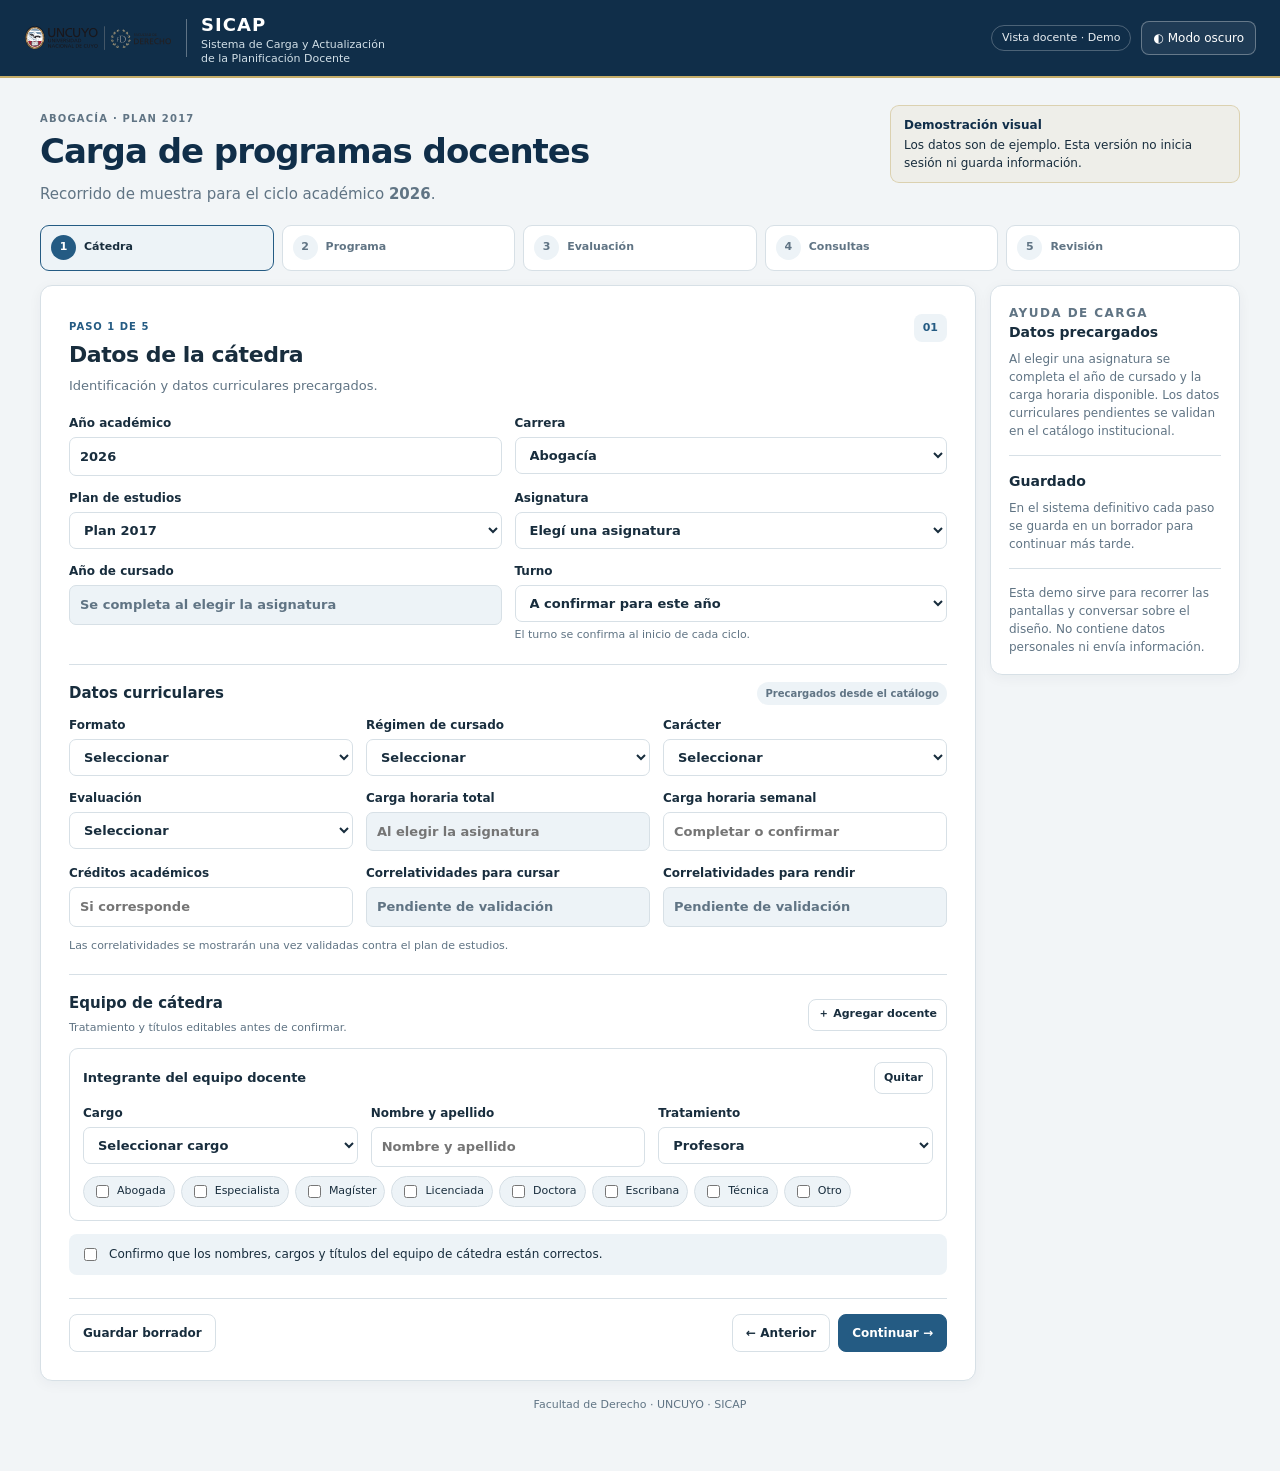
==== index.html @ 7eba45a1 "Add files via upload" ====
<!doctype html>
<html lang="es" data-theme="light">
<head>
<meta charset="utf-8"><meta name="viewport" content="width=device-width,initial-scale=1"><meta name="color-scheme" content="light dark">
<title>SICAP · Demo de visualización</title>
<style>
:root{color-scheme:light;--navy:#102e49;--blue:#245b83;--blue2:#326f9e;--gold:#c5ad68;--bg:#f2f5f7;--surface:#fff;--soft:#edf3f7;--ink:#182d3d;--muted:#607484;--line:#d7e0e6;--green:#27644a;--shadow:0 3px 14px #102e490c;--radius:12px}
:root[data-theme=dark]{color-scheme:dark;--navy:#0a2438;--blue:#77add0;--blue2:#93c3e2;--bg:#0d1e2b;--surface:#142c3d;--soft:#1b384d;--ink:#f0f5f8;--muted:#b2c2ce;--line:#2a465a;--green:#8dd1aa;--shadow:none}
*{box-sizing:border-box}body{margin:0;background:var(--bg);color:var(--ink);font:15px/1.5 Inter,system-ui,-apple-system,"Segoe UI",sans-serif}button,input,select,textarea{font:inherit}button,a{touch-action:manipulation}button{cursor:pointer}a{color:var(--blue);text-decoration:none}a:hover{text-decoration:underline}:focus-visible{outline:3px solid #78b8e4;outline-offset:2px}
.topbar{position:sticky;top:0;z-index:5;background:var(--navy);border-bottom:2px solid var(--gold);color:white}.topbar-inner{max-width:1280px;margin:auto;min-height:76px;padding:10px 24px;display:flex;align-items:center;justify-content:space-between;gap:18px}.brand{display:flex;align-items:center;gap:14px;color:white}.logo{width:148px;max-height:48px;object-fit:contain}.divider{width:1px;height:38px;background:#fff5}.brand-title strong{font-size:18px;letter-spacing:.06em}.brand-title small{display:block;color:#d1dfe7;font-size:11px;line-height:1.25}.top-actions{display:flex;align-items:center;gap:10px}.preview-tag{border:1px solid #ffffff40;border-radius:999px;padding:4px 10px;color:#e8eef2;font-size:11px}.theme{border:1px solid #ffffff50;border-radius:8px;background:#fff1;color:#fff;padding:7px 11px;font-size:12px}.wrap{width:min(1200px,calc(100% - 36px));margin:0 auto;padding:27px 0 42px}.hero{display:flex;justify-content:space-between;align-items:flex-start;gap:20px;margin-bottom:19px}.eyebrow{margin:0 0 5px;color:var(--blue);font-size:10px;font-weight:800;letter-spacing:.12em;text-transform:uppercase}.hero h1{margin:0;color:var(--navy);font-size:clamp(26px,3vw,34px);letter-spacing:-.03em}:root[data-theme=dark] .hero h1{color:var(--ink)}.hero p{margin:6px 0 0;color:var(--muted)}.demo-alert{max-width:350px;padding:10px 13px;border:1px solid #c5ad6870;border-radius:9px;background:#c5ad6818;color:var(--ink);font-size:12px}.demo-alert b{display:block;margin-bottom:2px;color:var(--navy)}:root[data-theme=dark] .demo-alert b{color:var(--gold)}
.steps{display:grid;grid-template-columns:repeat(5,1fr);gap:8px;margin-bottom:14px}.step{display:flex;align-items:center;gap:8px;min-height:46px;padding:7px 10px;border:1px solid var(--line);border-radius:9px;background:var(--surface);color:var(--muted);font-size:11px;font-weight:700;text-align:left}.step .num{width:25px;height:25px;flex:0 0 25px;border-radius:50%;display:grid;place-items:center;background:var(--soft)}.step.active{border-color:var(--blue);background:var(--soft);color:var(--ink)}.step.active .num{background:var(--blue);color:white}.step.done{color:var(--green)}.layout{display:grid;grid-template-columns:minmax(0,1fr) 250px;gap:14px;align-items:start}.panel,.side{border:1px solid var(--line);border-radius:var(--radius);background:var(--surface);box-shadow:var(--shadow)}.panel{padding:clamp(17px,2.7vw,28px);min-width:0}.side{position:sticky;top:92px;padding:18px}.side h3{margin:0 0 7px;font-size:14px}.side p{margin:0;color:var(--muted);font-size:12px}.side hr{border:0;border-top:1px solid var(--line);margin:15px 0}.heading{display:flex;justify-content:space-between;gap:12px;margin-bottom:18px}.heading h2{margin:2px 0 0;font-size:22px;letter-spacing:-.02em}.heading p{margin:5px 0 0;color:var(--muted);font-size:13px}.step-label{color:var(--blue);font-size:10px;font-weight:800;letter-spacing:.1em}.badge{align-self:flex-start;padding:6px 9px;border-radius:8px;background:var(--soft);color:var(--blue);font-size:11px;font-weight:800}
.grid{display:grid;grid-template-columns:repeat(2,minmax(0,1fr));gap:13px}.grid.three{grid-template-columns:repeat(3,minmax(0,1fr))}.field{display:flex;flex-direction:column;gap:5px;font-size:12px;font-weight:700}.field small,.hint{color:var(--muted);font-size:11px;font-weight:400}.field input,.field select,.field textarea{width:100%;padding:9px 10px;border:1px solid var(--line);border-radius:7px;background:var(--surface);color:var(--ink);font-size:13px}.field textarea{min-height:95px;resize:vertical}.readonly{background:var(--soft)!important;color:var(--muted)!important}.section{margin-top:20px;padding-top:17px;border-top:1px solid var(--line)}.section-title{display:flex;align-items:center;justify-content:space-between;gap:10px;margin:0 0 11px}.section-title h3{margin:0;font-size:15px}.preloaded{padding:4px 8px;border-radius:999px;background:var(--soft);color:var(--muted);font-size:10px;font-weight:700}.teacher{margin-top:10px;padding:13px;border:1px solid var(--line);border-radius:9px;background:var(--surface)}.teacher-top{display:flex;justify-content:space-between;align-items:center;margin-bottom:10px}.teacher-top strong{font-size:13px}.chips{display:flex;flex-wrap:wrap;gap:6px;margin-top:9px}.chip{display:flex;align-items:center;gap:5px;padding:5px 8px;border:1px solid var(--line);border-radius:999px;background:var(--soft);font-size:11px;font-weight:500}.chip input{accent-color:var(--blue)}.confirm{display:flex;align-items:flex-start;gap:9px;margin-top:13px;padding:11px;border-radius:8px;background:var(--soft);font-size:12px}.confirm input{margin-top:3px;accent-color:var(--blue)}.repeat{margin:10px 0;padding:12px;border:1px solid var(--line);border-radius:9px}.repeat h3{margin:0 0 10px;font-size:13px}.notice{padding:10px 12px;border:1px solid #245b8338;border-radius:8px;background:color-mix(in srgb,var(--blue) 8%,var(--surface));color:var(--muted);font-size:12px}.consult-frame{width:100%;height:610px;margin-top:12px;border:1px solid var(--line);border-radius:9px;background:white}.external{display:flex;justify-content:space-between;align-items:center;gap:12px;margin-top:9px;color:var(--muted);font-size:12px}.review{display:grid;grid-template-columns:repeat(2,minmax(0,1fr));gap:9px}.review-item{padding:9px;border-radius:7px;background:var(--soft);font-size:12px}.review-item b{display:block;color:var(--muted);font-size:10px;text-transform:uppercase;letter-spacing:.04em}.review-section{margin:15px 0 0}.review-section h3{margin:0 0 7px;color:var(--blue);font-size:13px}.review-section p{margin:3px 0;color:var(--muted);font-size:12px;white-space:pre-line}.actions{display:flex;justify-content:space-between;gap:10px;margin-top:23px;padding-top:15px;border-top:1px solid var(--line)}.right-actions{display:flex;gap:8px}.btn{display:inline-flex;align-items:center;justify-content:center;gap:7px;min-height:38px;padding:8px 13px;border:1px solid var(--line);border-radius:8px;background:var(--surface);color:var(--ink);font-size:12px;font-weight:700}.btn:hover{background:var(--soft);text-decoration:none}.btn.primary{border-color:var(--blue);background:var(--blue);color:#fff}.btn.primary:hover{background:#1b4b70}.btn.small{min-height:32px;padding:5px 9px;font-size:11px}.toast{position:fixed;right:18px;bottom:18px;z-index:9;padding:12px 16px;border-radius:9px;background:var(--navy);color:#fff;box-shadow:0 6px 20px #0002;font-size:13px}.hidden{display:none!important}.footer{padding:16px 0;color:var(--muted);font-size:11px;text-align:center}.screen[hidden]{display:none!important}
@media(max-width:900px){.layout{grid-template-columns:1fr}.side{position:static;display:grid;grid-template-columns:1fr 1fr;gap:8px 18px}.side hr{grid-column:1/-1;margin:5px 0}.side h3:nth-of-type(2),.side p:nth-of-type(2){grid-column:2}.side h3:nth-of-type(2){grid-row:1}.side p:nth-of-type(2){grid-row:2}.side hr:nth-of-type(2){display:none}}
@media(max-width:620px){.topbar-inner{min-height:64px;padding:8px 13px;gap:7px}.logo{width:98px;max-height:38px}.divider{height:30px}.brand{gap:8px}.brand-title strong{font-size:15px}.brand-title small{font-size:9px}.preview-tag{display:none}.theme{padding:6px 8px}.wrap{width:calc(100% - 22px);padding:19px 0 30px}.hero{display:block}.demo-alert{max-width:none;margin-top:12px}.steps{gap:4px}.step{min-height:46px;padding:5px 2px;justify-content:center;flex-direction:column;gap:2px;text-align:center;font-size:8px}.step .num{width:21px;height:21px;flex-basis:21px}.panel{padding:14px}.heading h2{font-size:20px}.grid,.grid.three{grid-template-columns:1fr}.review{grid-template-columns:1fr}.consult-frame{height:570px}.external{align-items:flex-start;flex-direction:column}.actions{flex-direction:column-reverse}.right-actions{justify-content:space-between}.actions .btn{flex:1}.side{display:block}.side hr{display:block!important;margin:13px 0}.side h3:nth-of-type(2),.side p:nth-of-type(2){display:block}.footer{font-size:10px}}
@media print{.topbar,.steps,.side,.actions,.demo-alert,.footer{display:none!important}.wrap{width:100%;padding:0}.layout{display:block}.panel{border:0;box-shadow:none}.screen[hidden]{display:none!important}}
</style>
</head>
<body>
<header class="topbar"><div class="topbar-inner"><a class="brand" href="#" aria-label="SICAP"><img class="logo" src="logo-fd.svg" alt="Facultad de Derecho UNCUYO"><span class="divider"></span><span class="brand-title"><strong>SICAP</strong><small>Sistema de Carga y Actualización<br>de la Planificación Docente</small></span></a><div class="top-actions"><span class="preview-tag">Vista docente · Demo</span><button id="theme" class="theme" type="button" aria-pressed="false">◐ <span id="themeLabel">Modo oscuro</span></button></div></div></header>
<main class="wrap">
  <section class="hero"><div><p class="eyebrow">Abogacía · Plan 2017</p><h1>Carga de programas docentes</h1><p>Recorrido de muestra para el ciclo académico <strong>2026</strong>.</p></div><div class="demo-alert"><b>Demostración visual</b>Los datos son de ejemplo. Esta versión no inicia sesión ni guarda información.</div></section>
  <nav class="steps" aria-label="Pasos de la carga">
    <button class="step" data-go="1"><span class="num">1</span><span>Cátedra</span></button><button class="step" data-go="2"><span class="num">2</span><span>Programa</span></button><button class="step" data-go="3"><span class="num">3</span><span>Evaluación</span></button><button class="step" data-go="4"><span class="num">4</span><span>Consultas</span></button><button class="step" data-go="5"><span class="num">5</span><span>Revisión</span></button>
  </nav>
  <div class="layout"><article class="panel" id="app">
    <section class="screen" data-screen="1"><div class="heading"><div><span class="step-label">PASO 1 DE 5</span><h2>Datos de la cátedra</h2><p>Identificación y datos curriculares precargados.</p></div><span class="badge">01</span></div>
      <div class="grid">
        <label class="field">Año académico<input value="2026" type="number"></label>
        <label class="field">Carrera<select><option>Abogacía</option></select></label>
        <label class="field">Plan de estudios<select><option>Plan 2017</option></select></label>
        <label class="field">Asignatura<select id="subject"><option value="">Elegí una asignatura</option><option data-year="1.º año" data-hours="84">Introducción a la Filosofía</option><option data-year="1.º año" data-hours="70">Introducción al Derecho</option><option data-year="2.º año" data-hours="84">Derecho Constitucional</option><option data-year="3.º año" data-hours="56">Contratos Civiles y Comerciales I</option><option data-year="4.º año" data-hours="70">Derecho de las Familias</option><option data-year="5.º año" data-hours="56">Práctica Profesional Supervisada VII</option></select></label>
        <label class="field">Año de cursado<input id="courseYear" class="readonly" value="Se completa al elegir la asignatura" readonly></label>
        <label class="field">Turno<select><option>A confirmar para este año</option><option>Mañana</option><option>Tarde</option><option>Ambos</option></select><small>El turno se confirma al inicio de cada ciclo.</small></label>
      </div>
      <div class="section"><div class="section-title"><h3>Datos curriculares</h3><span class="preloaded">Precargados desde el catálogo</span></div><div class="grid three">
        <label class="field">Formato<select><option>Seleccionar</option><option>Asignatura</option><option>Seminario</option><option>Taller</option></select></label><label class="field">Régimen de cursado<select><option>Seleccionar</option><option>Anual</option><option>Semestral · 1.º cuatrimestre</option><option>Semestral · 2.º cuatrimestre</option></select></label><label class="field">Carácter<select><option>Seleccionar</option><option>Obligatorio</option><option>Optativo</option></select></label>
        <label class="field">Evaluación<select><option>Seleccionar</option><option>Promocional</option><option>Regular / examen final</option><option>Mixta</option></select></label><label class="field">Carga horaria total<input id="hours" class="readonly" placeholder="Al elegir la asignatura" readonly></label><label class="field">Carga horaria semanal<input type="number" placeholder="Completar o confirmar"></label>
        <label class="field">Créditos académicos<input type="number" step="0.01" placeholder="Si corresponde"></label><label class="field">Correlatividades para cursar<input class="readonly" value="Pendiente de validación" readonly></label><label class="field">Correlatividades para rendir<input class="readonly" value="Pendiente de validación" readonly></label>
      </div><p class="hint">Las correlatividades se mostrarán una vez validadas contra el plan de estudios.</p></div>
      <div class="section"><div class="section-title"><div><h3>Equipo de cátedra</h3><span class="hint">Tratamiento y títulos editables antes de confirmar.</span></div><button class="btn small" id="addTeacher" type="button">＋ Agregar docente</button></div><div id="teachers"><article class="teacher"><div class="teacher-top"><strong>Integrante del equipo docente</strong><button class="btn small removeTeacher" type="button">Quitar</button></div><div class="grid three"><label class="field">Cargo<select><option>Seleccionar cargo</option><option>Titular</option><option>Asociado/a</option><option>Adjunto/a</option><option>Jefe/a de trabajos prácticos</option><option>Ayudante de primera</option><option>Ayudante de segunda</option><option>Adscripto/a</option></select></label><label class="field">Nombre y apellido<input placeholder="Nombre y apellido"></label><label class="field">Tratamiento<select><option>Profesora</option><option>Profesor</option></select></label></div><div class="chips"><label class="chip"><input type="checkbox">Abogada</label><label class="chip"><input type="checkbox">Especialista</label><label class="chip"><input type="checkbox">Magíster</label><label class="chip"><input type="checkbox">Licenciada</label><label class="chip"><input type="checkbox">Doctora</label><label class="chip"><input type="checkbox">Escribana</label><label class="chip"><input type="checkbox">Técnica</label><label class="chip"><input type="checkbox">Otro</label></div></article></div><label class="confirm"><input type="checkbox"><span>Confirmo que los nombres, cargos y títulos del equipo de cátedra están correctos.</span></label></div>
    </section>
    <section class="screen" data-screen="2" hidden><div class="heading"><div><span class="step-label">PASO 2 DE 5</span><h2>Programa</h2><p>Completá los contenidos académicos de la asignatura.</p></div><span class="badge">02</span></div><div class="grid"><label class="field">Encuadre teórico / fundamentación<textarea placeholder="Presentá el espacio curricular y su relación con el plan de estudios."></textarea></label><label class="field">Objetivo general<textarea placeholder="Describí el propósito formativo central."></textarea></label><label class="field">Objetivos específicos<textarea placeholder="Podés enumerarlos, uno por línea."></textarea></label><label class="field">Expectativas de logro<textarea placeholder="¿Qué se espera que las y los estudiantes puedan hacer?"></textarea></label><label class="field">Metodología de enseñanza y aprendizaje<textarea placeholder="Estrategias, actividades y recursos."></textarea></label><label class="field">Unidades y contenidos<textarea placeholder="Unidad 1: ...&#10;Unidad 2: ..."></textarea></label><label class="field">Evaluación<textarea placeholder="Criterios, instrumentos y condiciones de aprobación."></textarea></label><label class="field">Bibliografía<textarea placeholder="Bibliografía básica y complementaria."></textarea></label></div></section>
    <section class="screen" data-screen="3" hidden><div class="heading"><div><span class="step-label">PASO 3 DE 5</span><h2>Fechas de evaluación</h2><p>Planificá trabajos prácticos, parciales y recuperatorios.</p></div><span class="badge">03</span></div><div id="assessments"><article class="repeat"><h3>Instancia de evaluación</h3><div class="grid three"><label class="field">Tipo<select><option>Trabajo práctico</option><option>Parcial</option><option>Recuperatorio</option></select></label><label class="field">Fecha<input type="date"></label><label class="field">Descripción<input placeholder="Tema, unidad o indicación"></label></div></article></div><button class="btn" id="addAssessment" type="button">＋ Agregar fecha</button></section>
    <section class="screen" data-screen="4" hidden><div class="heading"><div><span class="step-label">PASO 4 DE 5</span><h2>Horarios de consulta</h2><p>Revisá y gestioná tus horarios en el sistema institucional SICDo.</p></div><span class="badge">04</span></div><div class="notice">Los horarios se administran en SICDo. La demo registra solo la confirmación de revisión; no transmite ni guarda cambios en ese portal.</div><iframe class="consult-frame" src="https://consultas.derecho.uncu.edu.ar/horarios" title="Sistema de Información de Consultas Docentes" loading="lazy" referrerpolicy="strict-origin-when-cross-origin"></iframe><div class="external"><span>Si no se muestra dentro de la página, abrilo directamente:</span><a class="btn" href="https://consultas.derecho.uncu.edu.ar/horarios" target="_blank" rel="noopener noreferrer">Abrir SICDo ↗</a></div><label class="confirm"><input id="confirmSicdo" type="checkbox"><span>Confirmo que revisé los horarios de consulta en SICDo para el año académico seleccionado.</span></label></section>
    <section class="screen" data-screen="5" hidden><div class="heading"><div><span class="step-label">PASO 5 DE 5</span><h2>Revisión final</h2><p>Así se verá el resumen antes de enviar el programa.</p></div><span class="badge">05</span></div><div class="review" id="reviewFacts"></div><div class="review-section"><h3>Contenido del programa</h3><p>Encuadre, objetivos, expectativas de logro, metodología, unidades, evaluación y bibliografía se reúnen en esta revisión.</p></div><div class="review-section"><h3>Fechas previstas</h3><p>Trabajos prácticos y parciales programados.</p></div><div class="review-section"><h3>Horarios de consulta</h3><p id="reviewConsult">Pendiente de confirmar en SICDo.</p></div><div class="notice" style="margin-top:15px">En la aplicación completa, los borradores se guardan en el sistema y se genera un PDF institucional con el logo.</div><div style="display:flex;justify-content:flex-end;margin-top:12px"><button class="btn" id="print" type="button">Imprimir esta vista</button></div></section>
    <div class="actions"><button id="draft" class="btn" type="button">Guardar borrador</button><div class="right-actions"><button id="prev" class="btn" type="button">← Anterior</button><button id="next" class="btn primary" type="button">Continuar →</button></div></div>
  </article><aside class="side"><p class="eyebrow">AYUDA DE CARGA</p><h3>Datos precargados</h3><p>Al elegir una asignatura se completa el año de cursado y la carga horaria disponible. Los datos curriculares pendientes se validan en el catálogo institucional.</p><hr><h3>Guardado</h3><p>En el sistema definitivo cada paso se guarda en un borrador para continuar más tarde.</p><hr><p>Esta demo sirve para recorrer las pantallas y conversar sobre el diseño. No contiene datos personales ni envía información.</p></aside></div>
  <footer class="footer">Facultad de Derecho · UNCUYO <span aria-hidden="true">·</span> SICAP</footer>
</main><div id="toast" class="toast hidden" role="status" aria-live="polite"></div>
<script>
(()=>{const root=document.documentElement,theme=document.getElementById('theme'),label=document.getElementById('themeLabel');let chosen=localStorage.getItem('sicap-demo-theme')||'light';root.dataset.theme=chosen;function setTheme(){label.textContent=root.dataset.theme==='dark'?'Modo claro':'Modo oscuro';theme.setAttribute('aria-pressed',String(root.dataset.theme==='dark'))}setTheme();theme.addEventListener('click',()=>{root.dataset.theme=root.dataset.theme==='dark'?'light':'dark';localStorage.setItem('sicap-demo-theme',root.dataset.theme);setTheme()});
let current=1;const steps=[...document.querySelectorAll('.step')],screens=[...document.querySelectorAll('.screen')],toast=document.getElementById('toast');function show(n){current=Math.max(1,Math.min(5,n));screens.forEach(s=>s.hidden=Number(s.dataset.screen)!==current);steps.forEach(b=>{let v=Number(b.dataset.go);b.classList.toggle('active',v===current);b.classList.toggle('done',v<current)});document.getElementById('prev').disabled=current===1;document.getElementById('next').textContent=current===5?'Finalizar demo':'Continuar →';if(current===5)review();window.scrollTo({top:0,behavior:'smooth'})}function notify(message){toast.textContent=message;toast.classList.remove('hidden');setTimeout(()=>toast.classList.add('hidden'),2600)}function review(){const subj=document.getElementById('subject');let facts=[['Año académico','2026'],['Carrera','Abogacía'],['Plan','2017'],['Asignatura',subj.value||'A seleccionar'],['Año de cursado',document.getElementById('courseYear').value],['Carga horaria total',document.getElementById('hours').value||'A completar'],['Turno','A confirmar']];document.getElementById('reviewFacts').innerHTML=facts.map(([a,b])=>`<div class="review-item"><b>${a}</b>${b}</div>`).join('');document.getElementById('reviewConsult').textContent=document.getElementById('confirmSicdo').checked?'Revisados en SICDo para el año académico 2026.':'Pendiente de confirmar en SICDo.'}
document.getElementById('subject').addEventListener('change',e=>{let o=e.target.selectedOptions[0];document.getElementById('courseYear').value=o.dataset.year||'Se completa al elegir la asignatura';document.getElementById('hours').value=o.dataset.hours?o.dataset.hours+' hs.':''});steps.forEach(b=>b.addEventListener('click',()=>show(Number(b.dataset.go))));document.getElementById('next').addEventListener('click',()=>{if(current===4&&!document.getElementById('confirmSicdo').checked){notify('Marcá la confirmación para continuar con la demo.');return}if(current===5){notify('Fin de la demostración visual.');return}show(current+1)});document.getElementById('prev').addEventListener('click',()=>show(current-1));document.getElementById('draft').addEventListener('click',()=>notify('En la demo no se guarda información.'));document.getElementById('print').addEventListener('click',()=>window.print());document.getElementById('addTeacher').addEventListener('click',()=>notify('En SICAP se pueden agregar integrantes al equipo docente.'));document.getElementById('addAssessment').addEventListener('click',()=>{const row=document.createElement('article');row.className='repeat';row.innerHTML='<h3>Instancia de evaluación</h3><div class="grid three"><label class="field">Tipo<select><option>Trabajo práctico</option><option>Parcial</option><option>Recuperatorio</option></select></label><label class="field">Fecha<input type="date"></label><label class="field">Descripción<input placeholder="Tema, unidad o indicación"></label></div>';document.getElementById('assessments').append(row)});document.querySelectorAll('.removeTeacher').forEach(b=>b.addEventListener('click',()=>notify('La edición real se habilita en la aplicación completa.')));show(1)})();
</script>
</body></html>
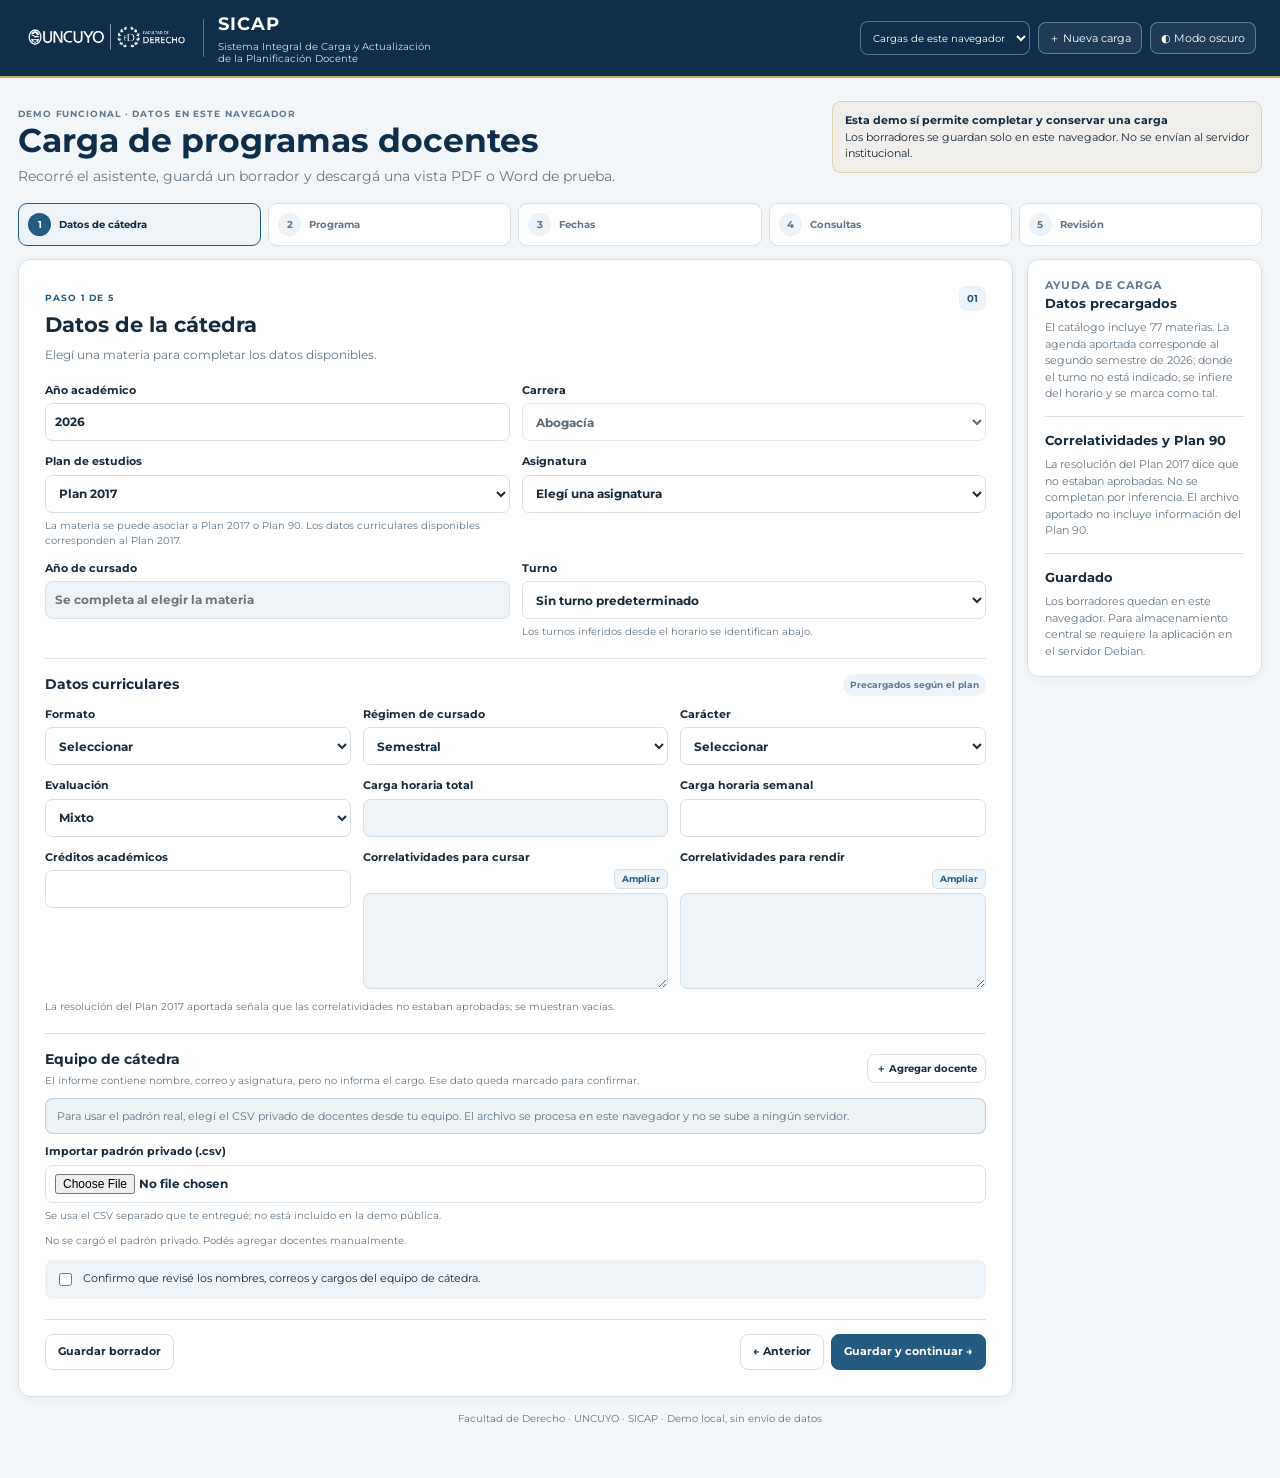
==== commit 6a65e5f8: "Add files via upload" ====
--- a/index.html
+++ b/index.html
@@ -2,54 +2,66 @@
 <html lang="es" data-theme="light">
 <head>
 <meta charset="utf-8"><meta name="viewport" content="width=device-width,initial-scale=1"><meta name="color-scheme" content="light dark">
-<title>SICAP · Demo de visualización</title>
+<title>SICAP · Demo funcional</title>
 <style>
-:root{color-scheme:light;--navy:#102e49;--blue:#245b83;--blue2:#326f9e;--gold:#c5ad68;--bg:#f2f5f7;--surface:#fff;--soft:#edf3f7;--ink:#182d3d;--muted:#607484;--line:#d7e0e6;--green:#27644a;--shadow:0 3px 14px #102e490c;--radius:12px}
-:root[data-theme=dark]{color-scheme:dark;--navy:#0a2438;--blue:#77add0;--blue2:#93c3e2;--bg:#0d1e2b;--surface:#142c3d;--soft:#1b384d;--ink:#f0f5f8;--muted:#b2c2ce;--line:#2a465a;--green:#8dd1aa;--shadow:none}
-*{box-sizing:border-box}body{margin:0;background:var(--bg);color:var(--ink);font:15px/1.5 Inter,system-ui,-apple-system,"Segoe UI",sans-serif}button,input,select,textarea{font:inherit}button,a{touch-action:manipulation}button{cursor:pointer}a{color:var(--blue);text-decoration:none}a:hover{text-decoration:underline}:focus-visible{outline:3px solid #78b8e4;outline-offset:2px}
-.topbar{position:sticky;top:0;z-index:5;background:var(--navy);border-bottom:2px solid var(--gold);color:white}.topbar-inner{max-width:1280px;margin:auto;min-height:76px;padding:10px 24px;display:flex;align-items:center;justify-content:space-between;gap:18px}.brand{display:flex;align-items:center;gap:14px;color:white}.logo{width:148px;max-height:48px;object-fit:contain}.divider{width:1px;height:38px;background:#fff5}.brand-title strong{font-size:18px;letter-spacing:.06em}.brand-title small{display:block;color:#d1dfe7;font-size:11px;line-height:1.25}.top-actions{display:flex;align-items:center;gap:10px}.preview-tag{border:1px solid #ffffff40;border-radius:999px;padding:4px 10px;color:#e8eef2;font-size:11px}.theme{border:1px solid #ffffff50;border-radius:8px;background:#fff1;color:#fff;padding:7px 11px;font-size:12px}.wrap{width:min(1200px,calc(100% - 36px));margin:0 auto;padding:27px 0 42px}.hero{display:flex;justify-content:space-between;align-items:flex-start;gap:20px;margin-bottom:19px}.eyebrow{margin:0 0 5px;color:var(--blue);font-size:10px;font-weight:800;letter-spacing:.12em;text-transform:uppercase}.hero h1{margin:0;color:var(--navy);font-size:clamp(26px,3vw,34px);letter-spacing:-.03em}:root[data-theme=dark] .hero h1{color:var(--ink)}.hero p{margin:6px 0 0;color:var(--muted)}.demo-alert{max-width:350px;padding:10px 13px;border:1px solid #c5ad6870;border-radius:9px;background:#c5ad6818;color:var(--ink);font-size:12px}.demo-alert b{display:block;margin-bottom:2px;color:var(--navy)}:root[data-theme=dark] .demo-alert b{color:var(--gold)}
-.steps{display:grid;grid-template-columns:repeat(5,1fr);gap:8px;margin-bottom:14px}.step{display:flex;align-items:center;gap:8px;min-height:46px;padding:7px 10px;border:1px solid var(--line);border-radius:9px;background:var(--surface);color:var(--muted);font-size:11px;font-weight:700;text-align:left}.step .num{width:25px;height:25px;flex:0 0 25px;border-radius:50%;display:grid;place-items:center;background:var(--soft)}.step.active{border-color:var(--blue);background:var(--soft);color:var(--ink)}.step.active .num{background:var(--blue);color:white}.step.done{color:var(--green)}.layout{display:grid;grid-template-columns:minmax(0,1fr) 250px;gap:14px;align-items:start}.panel,.side{border:1px solid var(--line);border-radius:var(--radius);background:var(--surface);box-shadow:var(--shadow)}.panel{padding:clamp(17px,2.7vw,28px);min-width:0}.side{position:sticky;top:92px;padding:18px}.side h3{margin:0 0 7px;font-size:14px}.side p{margin:0;color:var(--muted);font-size:12px}.side hr{border:0;border-top:1px solid var(--line);margin:15px 0}.heading{display:flex;justify-content:space-between;gap:12px;margin-bottom:18px}.heading h2{margin:2px 0 0;font-size:22px;letter-spacing:-.02em}.heading p{margin:5px 0 0;color:var(--muted);font-size:13px}.step-label{color:var(--blue);font-size:10px;font-weight:800;letter-spacing:.1em}.badge{align-self:flex-start;padding:6px 9px;border-radius:8px;background:var(--soft);color:var(--blue);font-size:11px;font-weight:800}
-.grid{display:grid;grid-template-columns:repeat(2,minmax(0,1fr));gap:13px}.grid.three{grid-template-columns:repeat(3,minmax(0,1fr))}.field{display:flex;flex-direction:column;gap:5px;font-size:12px;font-weight:700}.field small,.hint{color:var(--muted);font-size:11px;font-weight:400}.field input,.field select,.field textarea{width:100%;padding:9px 10px;border:1px solid var(--line);border-radius:7px;background:var(--surface);color:var(--ink);font-size:13px}.field textarea{min-height:95px;resize:vertical}.readonly{background:var(--soft)!important;color:var(--muted)!important}.section{margin-top:20px;padding-top:17px;border-top:1px solid var(--line)}.section-title{display:flex;align-items:center;justify-content:space-between;gap:10px;margin:0 0 11px}.section-title h3{margin:0;font-size:15px}.preloaded{padding:4px 8px;border-radius:999px;background:var(--soft);color:var(--muted);font-size:10px;font-weight:700}.teacher{margin-top:10px;padding:13px;border:1px solid var(--line);border-radius:9px;background:var(--surface)}.teacher-top{display:flex;justify-content:space-between;align-items:center;margin-bottom:10px}.teacher-top strong{font-size:13px}.chips{display:flex;flex-wrap:wrap;gap:6px;margin-top:9px}.chip{display:flex;align-items:center;gap:5px;padding:5px 8px;border:1px solid var(--line);border-radius:999px;background:var(--soft);font-size:11px;font-weight:500}.chip input{accent-color:var(--blue)}.confirm{display:flex;align-items:flex-start;gap:9px;margin-top:13px;padding:11px;border-radius:8px;background:var(--soft);font-size:12px}.confirm input{margin-top:3px;accent-color:var(--blue)}.repeat{margin:10px 0;padding:12px;border:1px solid var(--line);border-radius:9px}.repeat h3{margin:0 0 10px;font-size:13px}.notice{padding:10px 12px;border:1px solid #245b8338;border-radius:8px;background:color-mix(in srgb,var(--blue) 8%,var(--surface));color:var(--muted);font-size:12px}.consult-frame{width:100%;height:610px;margin-top:12px;border:1px solid var(--line);border-radius:9px;background:white}.external{display:flex;justify-content:space-between;align-items:center;gap:12px;margin-top:9px;color:var(--muted);font-size:12px}.review{display:grid;grid-template-columns:repeat(2,minmax(0,1fr));gap:9px}.review-item{padding:9px;border-radius:7px;background:var(--soft);font-size:12px}.review-item b{display:block;color:var(--muted);font-size:10px;text-transform:uppercase;letter-spacing:.04em}.review-section{margin:15px 0 0}.review-section h3{margin:0 0 7px;color:var(--blue);font-size:13px}.review-section p{margin:3px 0;color:var(--muted);font-size:12px;white-space:pre-line}.actions{display:flex;justify-content:space-between;gap:10px;margin-top:23px;padding-top:15px;border-top:1px solid var(--line)}.right-actions{display:flex;gap:8px}.btn{display:inline-flex;align-items:center;justify-content:center;gap:7px;min-height:38px;padding:8px 13px;border:1px solid var(--line);border-radius:8px;background:var(--surface);color:var(--ink);font-size:12px;font-weight:700}.btn:hover{background:var(--soft);text-decoration:none}.btn.primary{border-color:var(--blue);background:var(--blue);color:#fff}.btn.primary:hover{background:#1b4b70}.btn.small{min-height:32px;padding:5px 9px;font-size:11px}.toast{position:fixed;right:18px;bottom:18px;z-index:9;padding:12px 16px;border-radius:9px;background:var(--navy);color:#fff;box-shadow:0 6px 20px #0002;font-size:13px}.hidden{display:none!important}.footer{padding:16px 0;color:var(--muted);font-size:11px;text-align:center}.screen[hidden]{display:none!important}
-@media(max-width:900px){.layout{grid-template-columns:1fr}.side{position:static;display:grid;grid-template-columns:1fr 1fr;gap:8px 18px}.side hr{grid-column:1/-1;margin:5px 0}.side h3:nth-of-type(2),.side p:nth-of-type(2){grid-column:2}.side h3:nth-of-type(2){grid-row:1}.side p:nth-of-type(2){grid-row:2}.side hr:nth-of-type(2){display:none}}
-@media(max-width:620px){.topbar-inner{min-height:64px;padding:8px 13px;gap:7px}.logo{width:98px;max-height:38px}.divider{height:30px}.brand{gap:8px}.brand-title strong{font-size:15px}.brand-title small{font-size:9px}.preview-tag{display:none}.theme{padding:6px 8px}.wrap{width:calc(100% - 22px);padding:19px 0 30px}.hero{display:block}.demo-alert{max-width:none;margin-top:12px}.steps{gap:4px}.step{min-height:46px;padding:5px 2px;justify-content:center;flex-direction:column;gap:2px;text-align:center;font-size:8px}.step .num{width:21px;height:21px;flex-basis:21px}.panel{padding:14px}.heading h2{font-size:20px}.grid,.grid.three{grid-template-columns:1fr}.review{grid-template-columns:1fr}.consult-frame{height:570px}.external{align-items:flex-start;flex-direction:column}.actions{flex-direction:column-reverse}.right-actions{justify-content:space-between}.actions .btn{flex:1}.side{display:block}.side hr{display:block!important;margin:13px 0}.side h3:nth-of-type(2),.side p:nth-of-type(2){display:block}.footer{font-size:10px}}
-@media print{.topbar,.steps,.side,.actions,.demo-alert,.footer{display:none!important}.wrap{width:100%;padding:0}.layout{display:block}.panel{border:0;box-shadow:none}.screen[hidden]{display:none!important}}
+@font-face{font-family:Montserrat;src:url("assets/Montserrat-Regular.ttf") format("truetype");font-weight:400;font-display:swap}@font-face{font-family:Montserrat;src:url("assets/Montserrat-Bold.ttf") format("truetype");font-weight:600 900;font-display:swap}
+:root{color-scheme:light;--navy:#102e49;--blue:#245b83;--gold:#c5ad68;--bg:#f3f6f8;--surface:#fff;--soft:#edf3f7;--ink:#172b3b;--muted:#657887;--line:#d8e1e7;--focus:#7db7e0;--shadow:0 2px 10px #102e490b}
+:root[data-theme=dark]{color-scheme:dark;--navy:#0a2438;--blue:#77add0;--bg:#0d1e2b;--surface:#142c3d;--soft:#1b384d;--ink:#f0f5f8;--muted:#b2c2ce;--line:#2a465a;--focus:#a5d8fa;--shadow:none}
+*{box-sizing:border-box}body{margin:0;min-height:100vh;background:var(--bg);color:var(--ink);font:14px/1.5 Montserrat,Arial,sans-serif}button,input,select,textarea{font:inherit}button,a{touch-action:manipulation}button{cursor:pointer}a{color:var(--blue);text-decoration:none}.topbar{position:sticky;top:0;z-index:5;background:var(--navy);border-bottom:2px solid var(--gold);color:white}.topbar-inner{max-width:1340px;margin:auto;min-height:76px;padding:9px 24px;display:flex;align-items:center;justify-content:space-between;gap:16px}.brand{display:flex;align-items:center;gap:14px;color:white}.logo{width:165px;max-height:49px;object-fit:contain}.divider{width:1px;height:38px;background:#fff5}.brand-title strong{font-size:18px;letter-spacing:.06em}.brand-title small{display:block;margin-top:3px;color:#d1dfe7;font-size:10px;line-height:1.25}.top-actions{display:flex;align-items:center;gap:8px}.top-actions select.top-btn{width:auto;max-width:185px;min-height:34px;padding:5px 8px;background:#102e49;color:#fff;border-color:#ffffff50;font-size:10px}.theme,.top-btn{border:1px solid #ffffff50;border-radius:8px;background:#fff1;color:#fff;padding:7px 10px;font-size:11px}.wrap{width:min(1250px,calc(100% - 36px));margin:auto;padding:23px 0 38px}.hero{display:flex;justify-content:space-between;align-items:flex-start;gap:18px;margin-bottom:16px}.hero h1{margin:0;color:var(--navy);font-size:clamp(25px,3vw,33px);line-height:1.2}.hero p{margin:6px 0 0;color:var(--muted)}:root[data-theme=dark] .hero h1{color:var(--ink)}.demo-alert{max-width:430px;padding:10px 12px;border:1px solid #c5ad6870;border-radius:9px;background:#c5ad6818;font-size:11px}.demo-alert b{display:block;color:var(--navy)}:root[data-theme=dark] .demo-alert b{color:var(--gold)}.steps{display:grid;grid-template-columns:repeat(5,1fr);gap:7px;margin-bottom:13px}.step{display:flex;align-items:center;gap:8px;min-height:43px;padding:7px 9px;border:1px solid var(--line);border-radius:9px;background:var(--surface);color:var(--muted);font-size:10px;font-weight:700}.step .num{width:23px;height:23px;flex:0 0 23px;border-radius:50%;display:grid;place-items:center;background:var(--soft)}.step.active{border-color:var(--blue);background:var(--soft);color:var(--ink)}.step.active .num{background:var(--blue);color:white}.step.done{color:#27644a}.layout{display:grid;grid-template-columns:minmax(0,1fr) 235px;gap:14px;align-items:start}.panel,.side{border:1px solid var(--line);border-radius:12px;background:var(--surface);box-shadow:var(--shadow)}.panel{padding:clamp(16px,2.5vw,26px);min-width:0}.side{position:sticky;top:90px;padding:17px}.side h3{margin:0 0 6px;font-size:13px}.side p{margin:0;color:var(--muted);font-size:11px}.side hr{border:0;border-top:1px solid var(--line);margin:14px 0}.heading{display:flex;justify-content:space-between;gap:12px;margin-bottom:18px}.heading h2{margin:2px 0 0;font-size:21px}.heading p{margin:5px 0 0;color:var(--muted);font-size:12px}.step-label,.eyebrow{color:var(--blue);font-size:9px;font-weight:800;letter-spacing:.1em}.badge{align-self:flex-start;padding:5px 8px;border-radius:8px;background:var(--soft);color:var(--blue);font-size:10px;font-weight:800}.grid{display:grid;grid-template-columns:repeat(2,minmax(0,1fr));gap:12px}.grid.three{grid-template-columns:repeat(3,minmax(0,1fr))}.field{display:flex;flex-direction:column;gap:5px;font-size:11px;font-weight:700}.field small,.hint{color:var(--muted);font-size:10px;font-weight:400}input:not([type=checkbox]),select,textarea{width:100%;min-height:38px;padding:8px 9px;border:1px solid var(--line);border-radius:7px;background:var(--surface);color:var(--ink);font-size:12px}textarea{min-height:96px;resize:vertical;line-height:1.5}input[readonly],textarea[readonly]{background:var(--soft);color:var(--muted)}.section{margin-top:19px;padding-top:15px;border-top:1px solid var(--line)}.section-title{display:flex;align-items:center;justify-content:space-between;gap:10px;margin:0 0 10px}.section-title h3{margin:0;font-size:14px}.section-title p{margin:3px 0 0;color:var(--muted);font-size:10px}.tag{padding:4px 7px;border-radius:999px;background:var(--soft);color:var(--muted);font-size:9px;font-weight:700}.notice{margin:9px 0;padding:9px 11px;border:1px solid #245b8338;border-radius:8px;background:color-mix(in srgb,var(--blue) 8%,var(--surface));color:var(--muted);font-size:11px}.schedule{margin-top:10px;padding:10px 12px;border:1px solid var(--line);border-radius:8px;background:var(--soft);font-size:10px}.schedule p{margin:4px 0;color:var(--muted)}.teacher,.repeat{margin:9px 0;padding:11px;border:1px solid var(--line);border-radius:9px;background:var(--surface)}.teacher-top,.repeat-top{display:flex;justify-content:space-between;align-items:center;gap:8px;margin-bottom:9px}.teacher-top strong,.repeat-top strong{font-size:12px}.chips{display:flex;flex-wrap:wrap;gap:5px;margin-top:7px}.chip{display:flex;align-items:center;gap:5px;padding:4px 7px;border:1px solid var(--line);border-radius:999px;background:var(--soft);font-size:10px;font-weight:500}.chip input{accent-color:var(--blue)}.confirm{display:flex;align-items:flex-start;gap:8px;margin-top:12px;padding:10px;border-radius:8px;background:var(--soft);font-size:11px}.confirm input{margin-top:3px;accent-color:var(--blue)}.btn{display:inline-flex;align-items:center;justify-content:center;gap:6px;min-height:36px;padding:7px 12px;border:1px solid var(--line);border-radius:8px;background:var(--surface);color:var(--ink);font-size:11px;font-weight:700}.btn:hover{background:var(--soft)}.btn.primary{border-color:var(--blue);background:var(--blue);color:white}.btn.small{min-height:29px;padding:5px 8px;font-size:10px}.btn.danger{color:#a53f43}.actions{display:flex;justify-content:space-between;gap:10px;margin-top:20px;padding-top:14px;border-top:1px solid var(--line)}.right-actions{display:flex;gap:7px}.screen[hidden],.hidden{display:none!important}.review{display:grid;grid-template-columns:repeat(2,minmax(0,1fr));gap:8px}.review-item{padding:8px;border-radius:7px;background:var(--soft);font-size:11px;white-space:pre-wrap;overflow-wrap:anywhere}.review-item b{display:block;margin-bottom:2px;color:var(--muted);font-size:9px;text-transform:uppercase;letter-spacing:.04em}.review-section{margin:14px 0 0}.review-section h3{margin:0 0 6px;color:var(--blue);font-size:13px}.review-section p{margin:3px 0;color:var(--muted);font-size:11px;white-space:pre-wrap}.field-control{display:flex;flex-direction:column;gap:4px}.expand{align-self:flex-end;padding:2px 7px;border:1px solid var(--line);border-radius:5px;background:var(--soft);color:var(--blue);font-size:9px}.expanded{position:fixed!important;z-index:20;inset:4vh 4vw!important;width:92vw!important;height:92vh!important;min-height:92vh!important;max-height:92vh!important;resize:none!important;box-shadow:0 0 0 100vmax #071522b8!important}.toast{position:fixed;right:16px;bottom:16px;z-index:30;padding:11px 14px;border-radius:9px;background:var(--navy);color:#fff;box-shadow:0 6px 20px #0002;font-size:12px}.footer{padding:14px 0;color:var(--muted);font-size:10px;text-align:center}.checkrow{display:flex;align-items:center;gap:7px;font-size:10px;color:var(--muted)}@media(max-width:900px){.layout{grid-template-columns:1fr}.side{position:static;display:grid;grid-template-columns:1fr 1fr;gap:8px 16px}.side hr,.side .eyebrow{grid-column:1/-1}.side hr{margin:6px 0}}@media(max-width:620px){.topbar-inner{min-height:63px;padding:8px 12px}.logo{width:108px;max-height:37px}.brand{gap:8px}.divider{height:29px}.brand-title strong{font-size:15px}.brand-title small{font-size:8px}.theme{font-size:10px}.wrap{width:calc(100% - 22px);padding:17px 0 28px}.hero{display:block}.demo-alert{margin-top:10px;max-width:none}.steps{gap:3px}.step{min-height:45px;padding:4px 2px;justify-content:center;flex-direction:column;gap:2px;text-align:center;font-size:8px}.step .num{width:20px;height:20px;flex-basis:20px}.panel{padding:14px}.grid,.grid.three,.review{grid-template-columns:1fr}.actions{flex-direction:column-reverse}.right-actions{justify-content:space-between}.actions .btn{flex:1}.side{display:block}.side hr{margin:12px 0}}@media print{.topbar,.steps,.side,.actions,.hero,.footer{display:none!important}.wrap{width:100%;padding:0}.layout{display:block}.panel{border:0;box-shadow:none}.screen[hidden]{display:none!important}}
 </style>
 </head>
 <body>
-<header class="topbar"><div class="topbar-inner"><a class="brand" href="#" aria-label="SICAP"><img class="logo" src="logo-fd.svg" alt="Facultad de Derecho UNCUYO"><span class="divider"></span><span class="brand-title"><strong>SICAP</strong><small>Sistema de Carga y Actualización<br>de la Planificación Docente</small></span></a><div class="top-actions"><span class="preview-tag">Vista docente · Demo</span><button id="theme" class="theme" type="button" aria-pressed="false">◐ <span id="themeLabel">Modo oscuro</span></button></div></div></header>
-<main class="wrap">
-  <section class="hero"><div><p class="eyebrow">Abogacía · Plan 2017</p><h1>Carga de programas docentes</h1><p>Recorrido de muestra para el ciclo académico <strong>2026</strong>.</p></div><div class="demo-alert"><b>Demostración visual</b>Los datos son de ejemplo. Esta versión no inicia sesión ni guarda información.</div></section>
-  <nav class="steps" aria-label="Pasos de la carga">
-    <button class="step" data-go="1"><span class="num">1</span><span>Cátedra</span></button><button class="step" data-go="2"><span class="num">2</span><span>Programa</span></button><button class="step" data-go="3"><span class="num">3</span><span>Evaluación</span></button><button class="step" data-go="4"><span class="num">4</span><span>Consultas</span></button><button class="step" data-go="5"><span class="num">5</span><span>Revisión</span></button>
-  </nav>
-  <div class="layout"><article class="panel" id="app">
-    <section class="screen" data-screen="1"><div class="heading"><div><span class="step-label">PASO 1 DE 5</span><h2>Datos de la cátedra</h2><p>Identificación y datos curriculares precargados.</p></div><span class="badge">01</span></div>
-      <div class="grid">
-        <label class="field">Año académico<input value="2026" type="number"></label>
-        <label class="field">Carrera<select><option>Abogacía</option></select></label>
-        <label class="field">Plan de estudios<select><option>Plan 2017</option></select></label>
-        <label class="field">Asignatura<select id="subject"><option value="">Elegí una asignatura</option><option data-year="1.º año" data-hours="84">Introducción a la Filosofía</option><option data-year="1.º año" data-hours="70">Introducción al Derecho</option><option data-year="2.º año" data-hours="84">Derecho Constitucional</option><option data-year="3.º año" data-hours="56">Contratos Civiles y Comerciales I</option><option data-year="4.º año" data-hours="70">Derecho de las Familias</option><option data-year="5.º año" data-hours="56">Práctica Profesional Supervisada VII</option></select></label>
-        <label class="field">Año de cursado<input id="courseYear" class="readonly" value="Se completa al elegir la asignatura" readonly></label>
-        <label class="field">Turno<select><option>A confirmar para este año</option><option>Mañana</option><option>Tarde</option><option>Ambos</option></select><small>El turno se confirma al inicio de cada ciclo.</small></label>
-      </div>
-      <div class="section"><div class="section-title"><h3>Datos curriculares</h3><span class="preloaded">Precargados desde el catálogo</span></div><div class="grid three">
-        <label class="field">Formato<select><option>Seleccionar</option><option>Asignatura</option><option>Seminario</option><option>Taller</option></select></label><label class="field">Régimen de cursado<select><option>Seleccionar</option><option>Anual</option><option>Semestral · 1.º cuatrimestre</option><option>Semestral · 2.º cuatrimestre</option></select></label><label class="field">Carácter<select><option>Seleccionar</option><option>Obligatorio</option><option>Optativo</option></select></label>
-        <label class="field">Evaluación<select><option>Seleccionar</option><option>Promocional</option><option>Regular / examen final</option><option>Mixta</option></select></label><label class="field">Carga horaria total<input id="hours" class="readonly" placeholder="Al elegir la asignatura" readonly></label><label class="field">Carga horaria semanal<input type="number" placeholder="Completar o confirmar"></label>
-        <label class="field">Créditos académicos<input type="number" step="0.01" placeholder="Si corresponde"></label><label class="field">Correlatividades para cursar<input class="readonly" value="Pendiente de validación" readonly></label><label class="field">Correlatividades para rendir<input class="readonly" value="Pendiente de validación" readonly></label>
-      </div><p class="hint">Las correlatividades se mostrarán una vez validadas contra el plan de estudios.</p></div>
-      <div class="section"><div class="section-title"><div><h3>Equipo de cátedra</h3><span class="hint">Tratamiento y títulos editables antes de confirmar.</span></div><button class="btn small" id="addTeacher" type="button">＋ Agregar docente</button></div><div id="teachers"><article class="teacher"><div class="teacher-top"><strong>Integrante del equipo docente</strong><button class="btn small removeTeacher" type="button">Quitar</button></div><div class="grid three"><label class="field">Cargo<select><option>Seleccionar cargo</option><option>Titular</option><option>Asociado/a</option><option>Adjunto/a</option><option>Jefe/a de trabajos prácticos</option><option>Ayudante de primera</option><option>Ayudante de segunda</option><option>Adscripto/a</option></select></label><label class="field">Nombre y apellido<input placeholder="Nombre y apellido"></label><label class="field">Tratamiento<select><option>Profesora</option><option>Profesor</option></select></label></div><div class="chips"><label class="chip"><input type="checkbox">Abogada</label><label class="chip"><input type="checkbox">Especialista</label><label class="chip"><input type="checkbox">Magíster</label><label class="chip"><input type="checkbox">Licenciada</label><label class="chip"><input type="checkbox">Doctora</label><label class="chip"><input type="checkbox">Escribana</label><label class="chip"><input type="checkbox">Técnica</label><label class="chip"><input type="checkbox">Otro</label></div></article></div><label class="confirm"><input type="checkbox"><span>Confirmo que los nombres, cargos y títulos del equipo de cátedra están correctos.</span></label></div>
-    </section>
-    <section class="screen" data-screen="2" hidden><div class="heading"><div><span class="step-label">PASO 2 DE 5</span><h2>Programa</h2><p>Completá los contenidos académicos de la asignatura.</p></div><span class="badge">02</span></div><div class="grid"><label class="field">Encuadre teórico / fundamentación<textarea placeholder="Presentá el espacio curricular y su relación con el plan de estudios."></textarea></label><label class="field">Objetivo general<textarea placeholder="Describí el propósito formativo central."></textarea></label><label class="field">Objetivos específicos<textarea placeholder="Podés enumerarlos, uno por línea."></textarea></label><label class="field">Expectativas de logro<textarea placeholder="¿Qué se espera que las y los estudiantes puedan hacer?"></textarea></label><label class="field">Metodología de enseñanza y aprendizaje<textarea placeholder="Estrategias, actividades y recursos."></textarea></label><label class="field">Unidades y contenidos<textarea placeholder="Unidad 1: ...&#10;Unidad 2: ..."></textarea></label><label class="field">Evaluación<textarea placeholder="Criterios, instrumentos y condiciones de aprobación."></textarea></label><label class="field">Bibliografía<textarea placeholder="Bibliografía básica y complementaria."></textarea></label></div></section>
-    <section class="screen" data-screen="3" hidden><div class="heading"><div><span class="step-label">PASO 3 DE 5</span><h2>Fechas de evaluación</h2><p>Planificá trabajos prácticos, parciales y recuperatorios.</p></div><span class="badge">03</span></div><div id="assessments"><article class="repeat"><h3>Instancia de evaluación</h3><div class="grid three"><label class="field">Tipo<select><option>Trabajo práctico</option><option>Parcial</option><option>Recuperatorio</option></select></label><label class="field">Fecha<input type="date"></label><label class="field">Descripción<input placeholder="Tema, unidad o indicación"></label></div></article></div><button class="btn" id="addAssessment" type="button">＋ Agregar fecha</button></section>
-    <section class="screen" data-screen="4" hidden><div class="heading"><div><span class="step-label">PASO 4 DE 5</span><h2>Horarios de consulta</h2><p>Revisá y gestioná tus horarios en el sistema institucional SICDo.</p></div><span class="badge">04</span></div><div class="notice">Los horarios se administran en SICDo. La demo registra solo la confirmación de revisión; no transmite ni guarda cambios en ese portal.</div><iframe class="consult-frame" src="https://consultas.derecho.uncu.edu.ar/horarios" title="Sistema de Información de Consultas Docentes" loading="lazy" referrerpolicy="strict-origin-when-cross-origin"></iframe><div class="external"><span>Si no se muestra dentro de la página, abrilo directamente:</span><a class="btn" href="https://consultas.derecho.uncu.edu.ar/horarios" target="_blank" rel="noopener noreferrer">Abrir SICDo ↗</a></div><label class="confirm"><input id="confirmSicdo" type="checkbox"><span>Confirmo que revisé los horarios de consulta en SICDo para el año académico seleccionado.</span></label></section>
-    <section class="screen" data-screen="5" hidden><div class="heading"><div><span class="step-label">PASO 5 DE 5</span><h2>Revisión final</h2><p>Así se verá el resumen antes de enviar el programa.</p></div><span class="badge">05</span></div><div class="review" id="reviewFacts"></div><div class="review-section"><h3>Contenido del programa</h3><p>Encuadre, objetivos, expectativas de logro, metodología, unidades, evaluación y bibliografía se reúnen en esta revisión.</p></div><div class="review-section"><h3>Fechas previstas</h3><p>Trabajos prácticos y parciales programados.</p></div><div class="review-section"><h3>Horarios de consulta</h3><p id="reviewConsult">Pendiente de confirmar en SICDo.</p></div><div class="notice" style="margin-top:15px">En la aplicación completa, los borradores se guardan en el sistema y se genera un PDF institucional con el logo.</div><div style="display:flex;justify-content:flex-end;margin-top:12px"><button class="btn" id="print" type="button">Imprimir esta vista</button></div></section>
-    <div class="actions"><button id="draft" class="btn" type="button">Guardar borrador</button><div class="right-actions"><button id="prev" class="btn" type="button">← Anterior</button><button id="next" class="btn primary" type="button">Continuar →</button></div></div>
-  </article><aside class="side"><p class="eyebrow">AYUDA DE CARGA</p><h3>Datos precargados</h3><p>Al elegir una asignatura se completa el año de cursado y la carga horaria disponible. Los datos curriculares pendientes se validan en el catálogo institucional.</p><hr><h3>Guardado</h3><p>En el sistema definitivo cada paso se guarda en un borrador para continuar más tarde.</p><hr><p>Esta demo sirve para recorrer las pantallas y conversar sobre el diseño. No contiene datos personales ni envía información.</p></aside></div>
-  <footer class="footer">Facultad de Derecho · UNCUYO <span aria-hidden="true">·</span> SICAP</footer>
-</main><div id="toast" class="toast hidden" role="status" aria-live="polite"></div>
+<header class="topbar"><div class="topbar-inner"><a class="brand" href="#" aria-label="SICAP"><img class="logo" src="assets/logo-facultad-blanco.png" alt="Facultad de Derecho UNCUYO"><span class="divider"></span><span class="brand-title"><strong>SICAP</strong><small>Sistema Integral de Carga y Actualización<br>de la Planificación Docente</small></span></a><div class="top-actions"><select id="localPrograms" class="top-btn" aria-label="Abrir programa guardado"><option value="">Cargas de este navegador</option></select><button id="newProgram" class="top-btn" type="button">＋ Nueva carga</button><button id="theme" class="theme" type="button">◐ <span id="themeLabel">Modo oscuro</span></button></div></div></header>
+<main class="wrap"><section class="hero"><div><p class="eyebrow">DEMO FUNCIONAL · DATOS EN ESTE NAVEGADOR</p><h1>Carga de programas docentes</h1><p>Recorré el asistente, guardá un borrador y descargá una vista PDF o Word de prueba.</p></div><div class="demo-alert"><b>Esta demo sí permite completar y conservar una carga</b>Los borradores se guardan solo en este navegador. No se envían al servidor institucional.</div></section>
+<nav class="steps" aria-label="Pasos de carga"><button class="step active" data-go="1"><span class="num">1</span><span>Datos de cátedra</span></button><button class="step" data-go="2"><span class="num">2</span><span>Programa</span></button><button class="step" data-go="3"><span class="num">3</span><span>Fechas</span></button><button class="step" data-go="4"><span class="num">4</span><span>Consultas</span></button><button class="step" data-go="5"><span class="num">5</span><span>Revisión</span></button></nav>
+<div class="layout"><article class="panel" id="app">
+<section class="screen" data-screen="1"><div class="heading"><div><span class="step-label">PASO 1 DE 5</span><h2>Datos de la cátedra</h2><p>Elegí una materia para completar los datos disponibles.</p></div><span class="badge">01</span></div>
+<div class="grid"><label class="field">Año académico<input id="academicYear" type="number" min="2020" max="2100" value="2026"></label><label class="field">Carrera<select id="career" disabled><option>Abogacía</option></select></label><label class="field">Plan de estudios<select id="plan"><option value="2017">Plan 2017</option><option value="90">Plan 90</option></select><small>La materia se puede asociar a Plan 2017 o Plan 90. Los datos curriculares disponibles corresponden al Plan 2017.</small></label><label class="field">Asignatura<select id="subject" required><option value="">Elegí una asignatura</option></select></label><label class="field">Año de cursado<input id="courseYear" readonly placeholder="Se completa al elegir la materia"></label><label class="field">Turno<select id="shift"><option value="">Sin turno predeterminado</option><option>Mañana</option><option>Tarde</option><option>Ambos</option></select><small>Los turnos inferidos desde el horario se identifican abajo.</small></label></div>
+<div class="section"><div class="section-title"><h3>Datos curriculares</h3><span class="tag">Precargados según el plan</span></div><div class="grid three"><label class="field">Formato<select id="format"><option value="">Seleccionar</option><option>Teórica</option><option>Asignatura</option><option>Taller</option></select></label><label class="field">Régimen de cursado<select id="term"><option selected>Semestral</option></select></label><label class="field">Carácter<select id="character"><option value="">Seleccionar</option><option>Obligatorio</option><option>Optativo</option></select></label><label class="field">Evaluación<select id="evaluationType"><option selected>Mixto</option><option>Promocional</option><option>Regular / examen final</option></select></label><label class="field">Carga horaria total<input id="hours" type="number" readonly></label><label class="field">Carga horaria semanal<input id="weeklyHours" type="number" min="0" step="0.01"></label><label class="field">Créditos académicos<input id="credits" type="number" min="0" step="0.01"></label><label class="field">Correlatividades para cursar<textarea id="prereqTake" rows="2" readonly></textarea></label><label class="field">Correlatividades para rendir<textarea id="prereqExam" rows="2" readonly></textarea></label></div><p id="catalogStatus" class="hint">La resolución del Plan 2017 aportada señala que las correlatividades no estaban aprobadas; se muestran vacías.</p><div id="schedule" class="schedule hidden"></div></div>
+<div class="section"><div class="section-title"><div><h3>Equipo de cátedra</h3><p>El informe contiene nombre, correo y asignatura, pero no informa el cargo. Ese dato queda marcado para confirmar.</p></div><button id="addTeacher" type="button" class="btn small">＋ Agregar docente</button></div><div class="notice">Para usar el padrón real, elegí el CSV privado de docentes desde tu equipo. El archivo se procesa en este navegador y no se sube a ningún servidor.</div><label class="field">Importar padrón privado (.csv)<input id="teacherCsv" type="file" accept=".csv,text/csv"><small>Se usa el CSV separado que te entregué; no está incluido en la demo pública.</small></label><p id="rosterStatus" class="hint">No se cargó el padrón privado. Podés agregar docentes manualmente.</p><div id="teamList"></div><label class="confirm"><input id="teamConfirmed" type="checkbox"><span>Confirmo que revisé los nombres, correos y cargos del equipo de cátedra.</span></label></div>
+</section>
+<section class="screen" data-screen="2" hidden><div class="heading"><div><span class="step-label">PASO 2 DE 5</span><h2>Programa</h2><p>Completá los contenidos. Podés ampliar cada campo para trabajar con más espacio.</p></div><span class="badge">02</span></div><div class="grid"><label class="field">Encuadre teórico / fundamentación<textarea id="framing" placeholder="Presentá el espacio curricular y su relación con el plan de estudios."></textarea></label><label class="field">Objetivo general<textarea id="objectivesGeneral" placeholder="Describí el propósito formativo central."></textarea></label><label class="field">Objetivos específicos<textarea id="objectivesSpecific" placeholder="Podés enumerarlos, uno por línea."></textarea></label><label class="field">Expectativas de logro<textarea id="expectations" placeholder="¿Qué se espera que puedan hacer las y los estudiantes?"></textarea></label><label class="field">Metodología de enseñanza y aprendizaje<textarea id="methodology" placeholder="Estrategias, actividades y recursos."></textarea></label></div><div class="section"><div class="section-title"><div><h3>Unidades y contenidos</h3><p>Cada unidad se agrega como tarjeta independiente y se puede editar.</p></div><button id="addUnit" type="button" class="btn small">＋ Agregar unidad</button></div><div id="unitList"></div></div><div class="grid section"><label class="field">Evaluación<textarea id="evaluationText" placeholder="Criterios, instrumentos y condiciones de aprobación."></textarea></label><label class="field">Bibliografía<textarea id="bibliography" placeholder="Bibliografía básica y complementaria."></textarea></label></div></section>
+<section class="screen" data-screen="3" hidden><div class="heading"><div><span class="step-label">PASO 3 DE 5</span><h2>Fechas de evaluación</h2><p>Planificá trabajos prácticos, parciales y recuperatorios.</p></div><span class="badge">03</span></div><div id="assessmentList"></div><button id="addAssessment" type="button" class="btn">＋ Agregar fecha</button></section>
+<section class="screen" data-screen="4" hidden><div class="heading"><div><span class="step-label">PASO 4 DE 5</span><h2>Horarios de consulta</h2><p>Revisá y gestioná tus horarios en SICDo.</p></div><span class="badge">04</span></div><div class="notice">SICDo conserva los horarios. La demo registra solo la confirmación; no modifica el portal externo.</div><iframe class="consult-frame" style="width:100%;height:610px;margin-top:10px;border:1px solid var(--line);border-radius:9px;background:white" src="https://consultas.derecho.uncu.edu.ar/horarios" title="Sistema de Información de Consultas Docentes" loading="lazy" referrerpolicy="strict-origin-when-cross-origin"></iframe><p class="hint">Si no se muestra dentro de la página, <a href="https://consultas.derecho.uncu.edu.ar/horarios" target="_blank" rel="noopener noreferrer">abrilo en otra pestaña ↗</a>.</p><label class="confirm"><input id="confirmSicdo" type="checkbox"><span>Confirmo que revisé los horarios de consulta en SICDo para el año académico seleccionado.</span></label></section>
+<section class="screen" data-screen="5" hidden><div class="heading"><div><span class="step-label">PASO 5 DE 5</span><h2>Revisión final</h2><p>Revisá los datos y descargá el documento.</p></div><span class="badge">05</span></div><div id="reviewFacts" class="review"></div><div id="reviewContent"></div><div class="notice">La demo guarda borradores y programas enviados únicamente en el almacenamiento local de este navegador.</div><div class="section-title" style="margin-top:14px"><button id="downloadPdf" type="button" class="btn">↓ Imprimir / guardar PDF</button><button id="downloadWord" type="button" class="btn">↓ Descargar Word editable</button></div><button id="submitProgram" type="button" class="btn primary">Enviar en la demo</button></section>
+<div class="actions"><button id="saveDraft" class="btn" type="button">Guardar borrador</button><div class="right-actions"><button id="prev" class="btn" type="button">← Anterior</button><button id="next" class="btn primary" type="button">Guardar y continuar →</button></div></div>
+</article><aside class="side"><p class="eyebrow">AYUDA DE CARGA</p><h3>Datos precargados</h3><p>El catálogo incluye 77 materias. La agenda aportada corresponde al segundo semestre de 2026; donde el turno no está indicado, se infiere del horario y se marca como tal.</p><hr><h3>Correlatividades y Plan 90</h3><p>La resolución del Plan 2017 dice que no estaban aprobadas. No se completan por inferencia. El archivo aportado no incluye información del Plan 90.</p><hr><h3>Guardado</h3><p>Los borradores quedan en este navegador. Para almacenamiento central se requiere la aplicación en el servidor Debian.</p></aside></div><footer class="footer">Facultad de Derecho · UNCUYO · SICAP · Demo local, sin envío de datos</footer></main><div id="toast" class="toast hidden" role="status" aria-live="polite"></div>
 <script>
-(()=>{const root=document.documentElement,theme=document.getElementById('theme'),label=document.getElementById('themeLabel');let chosen=localStorage.getItem('sicap-demo-theme')||'light';root.dataset.theme=chosen;function setTheme(){label.textContent=root.dataset.theme==='dark'?'Modo claro':'Modo oscuro';theme.setAttribute('aria-pressed',String(root.dataset.theme==='dark'))}setTheme();theme.addEventListener('click',()=>{root.dataset.theme=root.dataset.theme==='dark'?'light':'dark';localStorage.setItem('sicap-demo-theme',root.dataset.theme);setTheme()});
-let current=1;const steps=[...document.querySelectorAll('.step')],screens=[...document.querySelectorAll('.screen')],toast=document.getElementById('toast');function show(n){current=Math.max(1,Math.min(5,n));screens.forEach(s=>s.hidden=Number(s.dataset.screen)!==current);steps.forEach(b=>{let v=Number(b.dataset.go);b.classList.toggle('active',v===current);b.classList.toggle('done',v<current)});document.getElementById('prev').disabled=current===1;document.getElementById('next').textContent=current===5?'Finalizar demo':'Continuar →';if(current===5)review();window.scrollTo({top:0,behavior:'smooth'})}function notify(message){toast.textContent=message;toast.classList.remove('hidden');setTimeout(()=>toast.classList.add('hidden'),2600)}function review(){const subj=document.getElementById('subject');let facts=[['Año académico','2026'],['Carrera','Abogacía'],['Plan','2017'],['Asignatura',subj.value||'A seleccionar'],['Año de cursado',document.getElementById('courseYear').value],['Carga horaria total',document.getElementById('hours').value||'A completar'],['Turno','A confirmar']];document.getElementById('reviewFacts').innerHTML=facts.map(([a,b])=>`<div class="review-item"><b>${a}</b>${b}</div>`).join('');document.getElementById('reviewConsult').textContent=document.getElementById('confirmSicdo').checked?'Revisados en SICDo para el año académico 2026.':'Pendiente de confirmar en SICDo.'}
-document.getElementById('subject').addEventListener('change',e=>{let o=e.target.selectedOptions[0];document.getElementById('courseYear').value=o.dataset.year||'Se completa al elegir la asignatura';document.getElementById('hours').value=o.dataset.hours?o.dataset.hours+' hs.':''});steps.forEach(b=>b.addEventListener('click',()=>show(Number(b.dataset.go))));document.getElementById('next').addEventListener('click',()=>{if(current===4&&!document.getElementById('confirmSicdo').checked){notify('Marcá la confirmación para continuar con la demo.');return}if(current===5){notify('Fin de la demostración visual.');return}show(current+1)});document.getElementById('prev').addEventListener('click',()=>show(current-1));document.getElementById('draft').addEventListener('click',()=>notify('En la demo no se guarda información.'));document.getElementById('print').addEventListener('click',()=>window.print());document.getElementById('addTeacher').addEventListener('click',()=>notify('En SICAP se pueden agregar integrantes al equipo docente.'));document.getElementById('addAssessment').addEventListener('click',()=>{const row=document.createElement('article');row.className='repeat';row.innerHTML='<h3>Instancia de evaluación</h3><div class="grid three"><label class="field">Tipo<select><option>Trabajo práctico</option><option>Parcial</option><option>Recuperatorio</option></select></label><label class="field">Fecha<input type="date"></label><label class="field">Descripción<input placeholder="Tema, unidad o indicación"></label></div>';document.getElementById('assessments').append(row)});document.querySelectorAll('.removeTeacher').forEach(b=>b.addEventListener('click',()=>notify('La edición real se habilita en la aplicación completa.')));show(1)})();
-</script>
-</body></html>
+const CATALOG=[{"name":"Introducción a la Filosofía","year":1,"group":"","hours":84,"shift_suggestion":"","weekly_hours":null,"credits":5.25,"format_suggestion":"Teórica","character_suggestion":"Obligatorio","prerequisites_to_take":"","prerequisites_to_exam":"","source_verified":true,"schedule":[],"id":"Introducción a la Filosofía"},{"name":"Problemática del Conocimiento","year":1,"group":"","hours":42,"shift_suggestion":"","weekly_hours":null,"credits":2.63,"format_suggestion":"Teórica","character_suggestion":"Obligatorio","prerequisites_to_take":"","prerequisites_to_exam":"","source_verified":true,"schedule":[],"id":"Problemática del Conocimiento"},{"name":"Introducción al Derecho","year":1,"group":"","hours":70,"shift_suggestion":"","weekly_hours":null,"credits":4.38,"format_suggestion":"Teórica","character_suggestion":"Obligatorio","prerequisites_to_take":"","prerequisites_to_exam":"","source_verified":true,"schedule":[],"id":"Introducción al Derecho"},{"name":"Derecho Romano","year":1,"group":"","hours":84,"shift_suggestion":"","weekly_hours":null,"credits":5.25,"format_suggestion":"Teórica","character_suggestion":"Obligatorio","prerequisites_to_take":"","prerequisites_to_exam":"","source_verified":true,"schedule":[],"id":"Derecho Romano"},{"name":"Historia de las Instituciones Argentinas y Latinoamericanas","year":1,"group":"","hours":70,"shift_suggestion":"Ambos","weekly_hours":3.58,"credits":4.38,"format_suggestion":"Teórica","character_suggestion":"Obligatorio","prerequisites_to_take":"","prerequisites_to_exam":"","source_verified":true,"schedule":[{"turn":"Mañana","shift_inferred":false,"semester":"2.º semestre","days":"Lunes, Miércoles","days_count":2,"times":"Lunes: 08:45–10:10 · Miércoles: 08:45–10:55","weekly_hours":"3.58","rooms":"Aula A","modality":"Presencial","source_period":"2.º semestre 2026"},{"turn":"Tarde","shift_inferred":false,"semester":"2.º semestre","days":"Miércoles, Jueves","days_count":2,"times":"Miércoles: 16:15–18:25 · Jueves: 18:30–19:55","weekly_hours":"3.58","rooms":"Aula A","modality":"Presencial","source_period":"2.º semestre 2026"}],"id":"Historia de las Instituciones Argentinas y Latinoamericanas"},{"name":"Derecho Político","year":1,"group":"","hours":70,"shift_suggestion":"Ambos","weekly_hours":3.58,"credits":4.38,"format_suggestion":"Teórica","character_suggestion":"Obligatorio","prerequisites_to_take":"","prerequisites_to_exam":"","source_verified":true,"schedule":[{"turn":"Mañana","shift_inferred":false,"semester":"2.º semestre","days":"Lunes, Martes","days_count":2,"times":"Lunes: 10:15–12:25 · Martes: 08:45–10:10","weekly_hours":"3.58","rooms":"Aula A","modality":"Presencial / Virtual","source_period":"2.º semestre 2026"},{"turn":"Tarde","shift_inferred":false,"semester":"2.º semestre","days":"Lunes, Martes","days_count":2,"times":"Lunes: 16:15–18:25 · Martes: 17:00–18:25","weekly_hours":"3.58","rooms":"Aula A","modality":"Presencial","source_period":"2.º semestre 2026"}],"id":"Derecho Político"},{"name":"Derecho Civil","year":1,"group":"","hours":84,"shift_suggestion":"Ambos","weekly_hours":4.25,"credits":5.25,"format_suggestion":"Teórica","character_suggestion":"Obligatorio","prerequisites_to_take":"","prerequisites_to_exam":"","source_verified":true,"schedule":[{"turn":"Mañana","shift_inferred":false,"semester":"2.º semestre","days":"Martes, Miércoles, Jueves","days_count":3,"times":"Martes: 12:30–13:55 · Miércoles: 11:00–12:25 · Jueves: 11:00–12:25","weekly_hours":"4.25","rooms":"Aula A","modality":"Presencial","source_period":"2.º semestre 2026"},{"turn":"Tarde","shift_inferred":false,"semester":"2.º semestre","days":"Lunes, Martes, Miércoles","days_count":3,"times":"Lunes: 18:30–19:55 · Martes: 18:30–19:55 · Miércoles: 18:30–19:55","weekly_hours":"4.25","rooms":"Aula A","modality":"Presencial","source_period":"2.º semestre 2026"}],"id":"Derecho Civil"},{"name":"Inglés I","year":1,"group":"","hours":42,"shift_suggestion":"Ambos","weekly_hours":2.17,"credits":2.63,"format_suggestion":"Asignatura","character_suggestion":"Obligatorio","prerequisites_to_take":"","prerequisites_to_exam":"","source_verified":true,"schedule":[{"turn":"Mañana","shift_inferred":false,"semester":"2.º semestre","days":"Jueves","days_count":1,"times":"Jueves: 08:45–10:55","weekly_hours":"2.17","rooms":"Aula A","modality":"Presencial","source_period":"2.º semestre 2026"},{"turn":"Tarde","shift_inferred":false,"semester":"2.º semestre","days":"Jueves","days_count":1,"times":"Jueves: 16:15–18:25","weekly_hours":"2.17","rooms":"Aula A","modality":"Presencial","source_period":"2.º semestre 2026"}],"id":"Inglés I"},{"name":"Derecho Penal Parte General I","year":2,"group":"","hours":56,"shift_suggestion":"","weekly_hours":null,"credits":3.5,"format_suggestion":"Teórica","character_suggestion":"Obligatorio","prerequisites_to_take":"","prerequisites_to_exam":"","source_verified":true,"schedule":[],"id":"Derecho Penal Parte General I"},{"name":"Derecho Constitucional","year":2,"group":"","hours":84,"shift_suggestion":"","weekly_hours":null,"credits":5.25,"format_suggestion":"Teórica","character_suggestion":"Obligatorio","prerequisites_to_take":"","prerequisites_to_exam":"","source_verified":true,"schedule":[],"id":"Derecho Constitucional"},{"name":"Principios de la Economía","year":2,"group":"","hours":70,"shift_suggestion":"","weekly_hours":null,"credits":4.38,"format_suggestion":"Teórica","character_suggestion":"Obligatorio","prerequisites_to_take":"","prerequisites_to_exam":"","source_verified":true,"schedule":[],"id":"Principios de la Economía"},{"name":"Derecho de las Obligaciones I","year":2,"group":"","hours":56,"shift_suggestion":"","weekly_hours":null,"credits":3.5,"format_suggestion":"Teórica","character_suggestion":"Obligatorio","prerequisites_to_take":"","prerequisites_to_exam":"","source_verified":true,"schedule":[],"id":"Derecho de las Obligaciones I"},{"name":"Inglés II","year":2,"group":"","hours":56,"shift_suggestion":"","weekly_hours":null,"credits":3.5,"format_suggestion":"Asignatura","character_suggestion":"Obligatorio","prerequisites_to_take":"","prerequisites_to_exam":"","source_verified":true,"schedule":[],"id":"Inglés II"},{"name":"Práctica Profesional Supervisada I","year":2,"group":"","hours":42,"shift_suggestion":"","weekly_hours":null,"credits":2.63,"format_suggestion":"Taller","character_suggestion":"Obligatorio","prerequisites_to_take":"","prerequisites_to_exam":"","source_verified":true,"schedule":[],"id":"Práctica Profesional Supervisada I"},{"name":"Derecho Penal Parte General II","year":2,"group":"","hours":56,"shift_suggestion":"Mañana","weekly_hours":3.58,"credits":3.5,"format_suggestion":"Teórica","character_suggestion":"Obligatorio","prerequisites_to_take":"","prerequisites_to_exam":"","source_verified":true,"schedule":[{"turn":"Mañana","shift_inferred":false,"semester":"2.º semestre","days":"Lunes, Martes","days_count":2,"times":"Lunes: 13:15–15:25 · Martes: 12:30–13:55","weekly_hours":"3.58","rooms":"Aula F, Aula B","modality":"Presencial","source_period":"2.º semestre 2026"}],"id":"Derecho Penal Parte General II"},{"name":"Finanzas Públicas y Derecho Tributario","year":2,"group":"","hours":70,"shift_suggestion":"Mañana","weekly_hours":3.58,"credits":4.38,"format_suggestion":"Teórica","character_suggestion":"Obligatorio","prerequisites_to_take":"","prerequisites_to_exam":"","source_verified":true,"schedule":[{"turn":"Mañana","shift_inferred":false,"semester":"2.º semestre","days":"Martes, Miércoles","days_count":2,"times":"Martes: 08:00–09:25 · Miércoles: 08:00–10:10","weekly_hours":"3.58","rooms":"Aula B","modality":"Presencial","source_period":"2.º semestre 2026"}],"id":"Finanzas Públicas y Derecho Tributario"},{"name":"Derecho de las Obligaciones II","year":2,"group":"","hours":56,"shift_suggestion":"Mañana","weekly_hours":2.83,"credits":3.5,"format_suggestion":"Teórica","character_suggestion":"Obligatorio","prerequisites_to_take":"","prerequisites_to_exam":"","source_verified":true,"schedule":[{"turn":"Mañana","shift_inferred":false,"semester":"2.º semestre","days":"Lunes, Martes","days_count":2,"times":"Lunes: 09:30–10:55 · Martes: 11:00–12:25","weekly_hours":"2.83","rooms":"Aula B","modality":"Presencial","source_period":"2.º semestre 2026"}],"id":"Derecho de las Obligaciones II"},{"name":"Derecho del Consumidor y Defensa de la Competencia","year":2,"group":"","hours":70,"shift_suggestion":"Mañana","weekly_hours":3.58,"credits":4.38,"format_suggestion":"Teórica","character_suggestion":"Obligatorio","prerequisites_to_take":"","prerequisites_to_exam":"","source_verified":true,"schedule":[{"turn":"Mañana","shift_inferred":false,"semester":"2.º semestre","days":"Lunes, Jueves","days_count":2,"times":"Lunes: 11:00–13:10 · Jueves: 11:00–12:25","weekly_hours":"3.58","rooms":"Aula B","modality":"Presencial","source_period":"2.º semestre 2026"}],"id":"Derecho del Consumidor y Defensa de la Competencia"},{"name":"Inglés III","year":2,"group":"","hours":56,"shift_suggestion":"Mañana","weekly_hours":2.83,"credits":3.5,"format_suggestion":"Asignatura","character_suggestion":"Obligatorio","prerequisites_to_take":"","prerequisites_to_exam":"","source_verified":true,"schedule":[{"turn":"Mañana","shift_inferred":false,"semester":"2.º semestre","days":"Martes, Jueves","days_count":2,"times":"Martes: 09:30–10:55 · Jueves: 09:30–10:55","weekly_hours":"2.83","rooms":"Aula B","modality":"Presencial","source_period":"2.º semestre 2026"}],"id":"Inglés III"},{"name":"Práctica Profesional Supervisada II","year":2,"group":"","hours":42,"shift_suggestion":"Mañana","weekly_hours":2.17,"credits":2.63,"format_suggestion":"Taller","character_suggestion":"Obligatorio","prerequisites_to_take":"","prerequisites_to_exam":"","source_verified":true,"schedule":[{"turn":"Mañana","shift_inferred":false,"semester":"2.º semestre","days":"Miércoles","days_count":1,"times":"Miércoles: 10:15–12:25","weekly_hours":"2.17","rooms":"Aula B","modality":"Presencial","source_period":"2.º semestre 2026"}],"id":"Práctica Profesional Supervisada II"},{"name":"Derecho Penal Parte Especial I","year":3,"group":"","hours":56,"shift_suggestion":"","weekly_hours":null,"credits":3.5,"format_suggestion":"Teórica","character_suggestion":"Obligatorio","prerequisites_to_take":"","prerequisites_to_exam":"","source_verified":true,"schedule":[],"id":"Derecho Penal Parte Especial I"},{"name":"Derecho Comercial y Societario I","year":3,"group":"","hours":56,"shift_suggestion":"","weekly_hours":null,"credits":3.5,"format_suggestion":"Teórica","character_suggestion":"Obligatorio","prerequisites_to_take":"","prerequisites_to_exam":"","source_verified":true,"schedule":[],"id":"Derecho Comercial y Societario I"},{"name":"Contratos Civiles y Comerciales I","year":3,"group":"","hours":56,"shift_suggestion":"","weekly_hours":null,"credits":3.5,"format_suggestion":"Teórica","character_suggestion":"Obligatorio","prerequisites_to_take":"","prerequisites_to_exam":"","source_verified":true,"schedule":[],"id":"Contratos Civiles y Comerciales I"},{"name":"Sociología del Derecho","year":3,"group":"","hours":70,"shift_suggestion":"","weekly_hours":null,"credits":4.38,"format_suggestion":"Teórica","character_suggestion":"Obligatorio","prerequisites_to_take":"","prerequisites_to_exam":"","source_verified":true,"schedule":[],"id":"Sociología del Derecho"},{"name":"Práctica Profesional Supervisada III","year":3,"group":"","hours":42,"shift_suggestion":"","weekly_hours":null,"credits":2.63,"format_suggestion":"Taller","character_suggestion":"Obligatorio","prerequisites_to_take":"","prerequisites_to_exam":"","source_verified":true,"schedule":[],"id":"Práctica Profesional Supervisada III"},{"name":"Derecho Penal Parte Especial II","year":3,"group":"","hours":56,"shift_suggestion":"Tarde","weekly_hours":3.58,"credits":3.5,"format_suggestion":"Teórica","character_suggestion":"Obligatorio","prerequisites_to_take":"","prerequisites_to_exam":"","source_verified":true,"schedule":[{"turn":"Tarde","shift_inferred":true,"semester":"2.º semestre","days":"Miércoles, Jueves","days_count":2,"times":"Miércoles: 15:30–17:40 · Jueves: 15:30–16:55","weekly_hours":"3.58","rooms":"Aula E","modality":"Presencial","source_period":"2.º semestre 2026"}],"id":"Derecho Penal Parte Especial II"},{"name":"Derecho Comercial y Societario II","year":3,"group":"","hours":56,"shift_suggestion":"Tarde","weekly_hours":2.83,"credits":3.5,"format_suggestion":"Teórica","character_suggestion":"Obligatorio","prerequisites_to_take":"","prerequisites_to_exam":"","source_verified":true,"schedule":[{"turn":"Tarde","shift_inferred":true,"semester":"2.º semestre","days":"Lunes, Jueves","days_count":2,"times":"Lunes: 14:45–16:10 · Jueves: 17:00–18:25","weekly_hours":"2.83","rooms":"Aula E","modality":"Presencial","source_period":"2.º semestre 2026"}],"id":"Derecho Comercial y Societario II"},{"name":"Contratos Civiles y Comerciales II","year":3,"group":"","hours":56,"shift_suggestion":"Tarde","weekly_hours":2.83,"credits":3.5,"format_suggestion":"Teórica","character_suggestion":"Obligatorio","prerequisites_to_take":"","prerequisites_to_exam":"","source_verified":true,"schedule":[{"turn":"Tarde","shift_inferred":true,"semester":"2.º semestre","days":"Lunes, Martes","days_count":2,"times":"Lunes: 16:15–17:40 · Martes: 16:15–17:40","weekly_hours":"2.83","rooms":"Aula E","modality":"Presencial","source_period":"2.º semestre 2026"}],"id":"Contratos Civiles y Comerciales II"},{"name":"Filosofía del Derecho","year":3,"group":"","hours":70,"shift_suggestion":"Tarde","weekly_hours":3.58,"credits":4.38,"format_suggestion":"Teórica","character_suggestion":"Obligatorio","prerequisites_to_take":"","prerequisites_to_exam":"","source_verified":true,"schedule":[{"turn":"Tarde","shift_inferred":true,"semester":"2.º semestre","days":"Miércoles, Jueves","days_count":2,"times":"Miércoles: 17:45–19:55 · Jueves: 18:30–19:55","weekly_hours":"3.58","rooms":"Aula E","modality":"Presencial","source_period":"2.º semestre 2026"}],"id":"Filosofía del Derecho"},{"name":"Mediación I","year":3,"group":"","hours":42,"shift_suggestion":"Tarde","weekly_hours":2.17,"credits":2.63,"format_suggestion":"Taller","character_suggestion":"Obligatorio","prerequisites_to_take":"","prerequisites_to_exam":"","source_verified":true,"schedule":[{"turn":"Tarde","shift_inferred":true,"semester":"2.º semestre","days":"Martes","days_count":1,"times":"Martes: 17:45–19:55","weekly_hours":"2.17","rooms":"Aula E","modality":"Presencial","source_period":"2.º semestre 2026"}],"id":"Mediación I"},{"name":"Práctica Profesional Supervisada IV","year":3,"group":"","hours":42,"shift_suggestion":"Tarde","weekly_hours":2.17,"credits":2.63,"format_suggestion":"Taller","character_suggestion":"Obligatorio","prerequisites_to_take":"","prerequisites_to_exam":"","source_verified":true,"schedule":[{"turn":"Tarde","shift_inferred":true,"semester":"2.º semestre","days":"Lunes","days_count":1,"times":"Lunes: 17:45–19:55","weekly_hours":"2.17","rooms":"Aula E","modality":"Presencial","source_period":"2.º semestre 2026"}],"id":"Práctica Profesional Supervisada IV"},{"name":"Derechos Reales I","year":4,"group":"","hours":56,"shift_suggestion":"","weekly_hours":null,"credits":3.5,"format_suggestion":"Teórica","character_suggestion":"Obligatorio","prerequisites_to_take":"","prerequisites_to_exam":"","source_verified":true,"schedule":[],"id":"Derechos Reales I"},{"name":"Títulos Valores","year":4,"group":"","hours":56,"shift_suggestion":"","weekly_hours":null,"credits":3.5,"format_suggestion":"Teórica","character_suggestion":"Obligatorio","prerequisites_to_take":"","prerequisites_to_exam":"","source_verified":true,"schedule":[],"id":"Títulos Valores"},{"name":"Derecho del Trabajo y la Seguridad Social","year":4,"group":"","hours":84,"shift_suggestion":"","weekly_hours":null,"credits":5.25,"format_suggestion":"Teórica","character_suggestion":"Obligatorio","prerequisites_to_take":"","prerequisites_to_exam":"","source_verified":true,"schedule":[],"id":"Derecho del Trabajo y la Seguridad Social"},{"name":"Derecho Procesal Civil y Comercial. Parte General","year":4,"group":"","hours":70,"shift_suggestion":"","weekly_hours":null,"credits":4.38,"format_suggestion":"Teórica","character_suggestion":"Obligatorio","prerequisites_to_take":"","prerequisites_to_exam":"","source_verified":true,"schedule":[],"id":"Derecho Procesal Civil y Comercial. Parte General"},{"name":"Mediación II","year":4,"group":"","hours":42,"shift_suggestion":"","weekly_hours":null,"credits":2.63,"format_suggestion":"Taller","character_suggestion":"Obligatorio","prerequisites_to_take":"","prerequisites_to_exam":"","source_verified":true,"schedule":[],"id":"Mediación II"},{"name":"Práctica Profesional Supervisada V","year":4,"group":"","hours":42,"shift_suggestion":"","weekly_hours":null,"credits":2.63,"format_suggestion":"Taller","character_suggestion":"Obligatorio","prerequisites_to_take":"","prerequisites_to_exam":"","source_verified":true,"schedule":[],"id":"Práctica Profesional Supervisada V"},{"name":"Derechos Reales II","year":4,"group":"","hours":56,"shift_suggestion":"Tarde","weekly_hours":2.83,"credits":3.5,"format_suggestion":"Teórica","character_suggestion":"Obligatorio","prerequisites_to_take":"","prerequisites_to_exam":"","source_verified":true,"schedule":[{"turn":"Tarde","shift_inferred":true,"semester":"2.º semestre","days":"Miércoles, Jueves","days_count":2,"times":"Miércoles: 17:00–18:25 · Jueves: 16:15–17:40","weekly_hours":"2.83","rooms":"Aula B","modality":"Presencial","source_period":"2.º semestre 2026"}],"id":"Derechos Reales II"},{"name":"Derecho Procesal Civil y Comercial. Parte Especial","year":4,"group":"","hours":70,"shift_suggestion":"Tarde","weekly_hours":3.58,"credits":4.38,"format_suggestion":"Teórica","character_suggestion":"Obligatorio","prerequisites_to_take":"","prerequisites_to_exam":"","source_verified":true,"schedule":[{"turn":"Tarde","shift_inferred":true,"semester":"2.º semestre","days":"Lunes, Miércoles","days_count":2,"times":"Lunes: 17:00–19:10 · Miércoles: 18:30–19:55","weekly_hours":"3.58","rooms":"Aula F, Aula B","modality":"Presencial","source_period":"2.º semestre 2026"}],"id":"Derecho Procesal Civil y Comercial. Parte Especial"},{"name":"Derecho Concursal","year":4,"group":"","hours":56,"shift_suggestion":"Tarde","weekly_hours":2.83,"credits":3.5,"format_suggestion":"Teórica","character_suggestion":"Obligatorio","prerequisites_to_take":"","prerequisites_to_exam":"","source_verified":true,"schedule":[{"turn":"Tarde","shift_inferred":true,"semester":"2.º semestre","days":"Lunes, Martes","days_count":2,"times":"Lunes: 19:15–20:40 · Martes: 19:15–20:40","weekly_hours":"2.83","rooms":"Aula B","modality":"Presencial","source_period":"2.º semestre 2026"}],"id":"Derecho Concursal"},{"name":"Derecho de las Familias","year":4,"group":"","hours":70,"shift_suggestion":"Tarde","weekly_hours":3.58,"credits":4.38,"format_suggestion":"Teórica","character_suggestion":"Obligatorio","prerequisites_to_take":"","prerequisites_to_exam":"","source_verified":true,"schedule":[{"turn":"Tarde","shift_inferred":true,"semester":"2.º semestre","days":"Lunes, Martes","days_count":2,"times":"Lunes: 14:45–16:55 · Martes: 17:45–19:10","weekly_hours":"3.58","rooms":"Aula B","modality":"Presencial","source_period":"2.º semestre 2026"}],"id":"Derecho de las Familias"},{"name":"Derechos Humanos","year":4,"group":"","hours":42,"shift_suggestion":"Tarde","weekly_hours":2.17,"credits":2.63,"format_suggestion":"Teórica","character_suggestion":"Obligatorio","prerequisites_to_take":"","prerequisites_to_exam":"","source_verified":true,"schedule":[{"turn":"Tarde","shift_inferred":true,"semester":"2.º semestre","days":"Miércoles","days_count":1,"times":"Miércoles: 14:45–16:55","weekly_hours":"2.17","rooms":"Aula B","modality":"Presencial","source_period":"2.º semestre 2026"}],"id":"Derechos Humanos"},{"name":"Metodología de la Investigación I","year":4,"group":"","hours":56,"shift_suggestion":"Tarde","weekly_hours":2.83,"credits":3.5,"format_suggestion":"Asignatura","character_suggestion":"Obligatorio","prerequisites_to_take":"","prerequisites_to_exam":"","source_verified":true,"schedule":[{"turn":"Tarde","shift_inferred":true,"semester":"2.º semestre","days":"Martes, Jueves","days_count":2,"times":"Martes: 16:15–17:40 · Jueves: 14:45–16:10","weekly_hours":"2.83","rooms":"Aula B","modality":"Presencial","source_period":"2.º semestre 2026"}],"id":"Metodología de la Investigación I"},{"name":"Práctica Profesional Supervisada VI","year":4,"group":"","hours":42,"shift_suggestion":"Tarde","weekly_hours":2.17,"credits":2.63,"format_suggestion":"Taller","character_suggestion":"Obligatorio","prerequisites_to_take":"","prerequisites_to_exam":"","source_verified":true,"schedule":[{"turn":"Tarde","shift_inferred":true,"semester":"2.º semestre","days":"Jueves","days_count":1,"times":"Jueves: 17:45–19:55","weekly_hours":"2.17","rooms":"Aula B","modality":"Presencial","source_period":"2.º semestre 2026"}],"id":"Práctica Profesional Supervisada VI"},{"name":"Derecho Sucesorio","year":5,"group":"","hours":70,"shift_suggestion":"","weekly_hours":null,"credits":4.38,"format_suggestion":"Teórica","character_suggestion":"Obligatorio","prerequisites_to_take":"","prerequisites_to_exam":"","source_verified":true,"schedule":[],"id":"Derecho Sucesorio"},{"name":"Derecho Administrativo I","year":5,"group":"","hours":70,"shift_suggestion":"","weekly_hours":null,"credits":4.38,"format_suggestion":"Teórica","character_suggestion":"Obligatorio","prerequisites_to_take":"","prerequisites_to_exam":"","source_verified":true,"schedule":[],"id":"Derecho Administrativo I"},{"name":"Derecho Procesal Penal I","year":5,"group":"","hours":70,"shift_suggestion":"","weekly_hours":null,"credits":4.38,"format_suggestion":"Teórica","character_suggestion":"Obligatorio","prerequisites_to_take":"","prerequisites_to_exam":"","source_verified":true,"schedule":[],"id":"Derecho Procesal Penal I"},{"name":"Derecho Internacional Público y de la Integración","year":5,"group":"","hours":70,"shift_suggestion":"","weekly_hours":null,"credits":4.38,"format_suggestion":"Teórica","character_suggestion":"Obligatorio","prerequisites_to_take":"","prerequisites_to_exam":"","source_verified":true,"schedule":[],"id":"Derecho Internacional Público y de la Integración"},{"name":"Mediación III","year":5,"group":"","hours":42,"shift_suggestion":"","weekly_hours":null,"credits":2.63,"format_suggestion":"Taller","character_suggestion":"Obligatorio","prerequisites_to_take":"","prerequisites_to_exam":"","source_verified":true,"schedule":[],"id":"Mediación III"},{"name":"Práctica Profesional Supervisada VII","year":5,"group":"","hours":56,"shift_suggestion":"","weekly_hours":null,"credits":3.5,"format_suggestion":"Taller","character_suggestion":"Obligatorio","prerequisites_to_take":"","prerequisites_to_exam":"","source_verified":true,"schedule":[],"id":"Práctica Profesional Supervisada VII"},{"name":"Derecho Administrativo II","year":5,"group":"","hours":70,"shift_suggestion":"Tarde","weekly_hours":3.58,"credits":4.38,"format_suggestion":"Teórica","character_suggestion":"Obligatorio","prerequisites_to_take":"","prerequisites_to_exam":"","source_verified":true,"schedule":[{"turn":"Tarde","shift_inferred":true,"semester":"2.º semestre","days":"Lunes, Jueves","days_count":2,"times":"Lunes: 17:00–18:25 · Jueves: 16:15–18:25","weekly_hours":"3.58","rooms":"Aula C","modality":"Presencial","source_period":"2.º semestre 2026"}],"id":"Derecho Administrativo II"},{"name":"Derecho Procesal Penal II","year":5,"group":"","hours":70,"shift_suggestion":"Tarde","weekly_hours":3.58,"credits":4.38,"format_suggestion":"Teórica","character_suggestion":"Obligatorio","prerequisites_to_take":"","prerequisites_to_exam":"","source_verified":true,"schedule":[{"turn":"Tarde","shift_inferred":true,"semester":"2.º semestre","days":"Martes, Miércoles","days_count":2,"times":"Martes: 17:00–19:10 · Miércoles: 14:45–16:10","weekly_hours":"3.58","rooms":"Aula C","modality":"Presencial","source_period":"2.º semestre 2026"}],"id":"Derecho Procesal Penal II"},{"name":"Derecho de los Recursos Naturales, Aguas y Protección del Medio Ambiente","year":5,"group":"","hours":70,"shift_suggestion":"Tarde","weekly_hours":3.58,"credits":4.38,"format_suggestion":"Teórica","character_suggestion":"Obligatorio","prerequisites_to_take":"","prerequisites_to_exam":"","source_verified":true,"schedule":[{"turn":"Tarde","shift_inferred":true,"semester":"2.º semestre","days":"Lunes, Miércoles","days_count":2,"times":"Lunes: 14:45–16:55 · Miércoles: 18:30–19:55","weekly_hours":"3.58","rooms":"Aula C","modality":"Presencial","source_period":"2.º semestre 2026"}],"id":"Derecho de los Recursos Naturales, Aguas y Protección del Medio Ambiente"},{"name":"Derecho Internacional Privado","year":5,"group":"","hours":70,"shift_suggestion":"Tarde","weekly_hours":3.58,"credits":4.38,"format_suggestion":"Teórica","character_suggestion":"Obligatorio","prerequisites_to_take":"","prerequisites_to_exam":"","source_verified":true,"schedule":[{"turn":"Tarde","shift_inferred":true,"semester":"2.º semestre","days":"Martes, Miércoles","days_count":2,"times":"Martes: 15:30–16:55 · Miércoles: 16:15–18:25","weekly_hours":"3.58","rooms":"Aula A, Aula F","modality":"Presencial","source_period":"2.º semestre 2026"}],"id":"Derecho Internacional Privado"},{"name":"Metodología de la Investigación II","year":5,"group":"","hours":56,"shift_suggestion":"Tarde","weekly_hours":2.83,"credits":3.5,"format_suggestion":"Asignatura","character_suggestion":"Obligatorio","prerequisites_to_take":"","prerequisites_to_exam":"","source_verified":true,"schedule":[{"turn":"Tarde","shift_inferred":true,"semester":"2.º semestre","days":"Martes, Jueves","days_count":2,"times":"Martes: 19:15–20:40 · Jueves: 18:30–19:55","weekly_hours":"2.83","rooms":"Aula C","modality":"Presencial","source_period":"2.º semestre 2026"}],"id":"Metodología de la Investigación II"},{"name":"Práctica Profesional Supervisada VIII","year":5,"group":"","hours":56,"shift_suggestion":"Tarde","weekly_hours":2.83,"credits":3.5,"format_suggestion":"Taller","character_suggestion":"Obligatorio","prerequisites_to_take":"","prerequisites_to_exam":"","source_verified":true,"schedule":[{"turn":"Tarde","shift_inferred":true,"semester":"2.º semestre","days":"Martes, Jueves","days_count":2,"times":"Martes: 14:00–15:25 · Jueves: 14:45–16:10","weekly_hours":"2.83","rooms":"Aula L","modality":"Presencial","source_period":"2.º semestre 2026"}],"id":"Práctica Profesional Supervisada VIII"},{"name":"Derecho Público Provincial y Municipal","year":null,"group":"Optativa de 3.º año","hours":42,"shift_suggestion":"","weekly_hours":null,"credits":2.63,"format_suggestion":"Taller","character_suggestion":"Optativo","prerequisites_to_take":"","prerequisites_to_exam":"","source_verified":true,"schedule":[],"id":"Derecho Público Provincial y Municipal"},{"name":"Derecho de la Salud y Responsabilidad Médica","year":null,"group":"Optativa de 3.º año","hours":42,"shift_suggestion":"","weekly_hours":null,"credits":2.63,"format_suggestion":"Taller","character_suggestion":"Optativo","prerequisites_to_take":"","prerequisites_to_exam":"","source_verified":true,"schedule":[],"id":"Derecho de la Salud y Responsabilidad Médica"},{"name":"Criminología","year":null,"group":"Optativa de 3.º año","hours":42,"shift_suggestion":"","weekly_hours":null,"credits":2.63,"format_suggestion":"Taller","character_suggestion":"Optativo","prerequisites_to_take":"","prerequisites_to_exam":"","source_verified":true,"schedule":[],"id":"Criminología"},{"name":"Derecho del Transporte","year":null,"group":"Optativa de 3.º año","hours":42,"shift_suggestion":"","weekly_hours":null,"credits":2.63,"format_suggestion":"Taller","character_suggestion":"Optativo","prerequisites_to_take":"","prerequisites_to_exam":"","source_verified":true,"schedule":[],"id":"Derecho del Transporte"},{"name":"Derecho Electoral","year":null,"group":"Optativa de 4.º año","hours":42,"shift_suggestion":"","weekly_hours":null,"credits":2.63,"format_suggestion":"Taller","character_suggestion":"Optativo","prerequisites_to_take":"","prerequisites_to_exam":"","source_verified":true,"schedule":[],"id":"Derecho Electoral"},{"name":"Derecho del Deporte","year":null,"group":"Optativa de 4.º año","hours":42,"shift_suggestion":"","weekly_hours":null,"credits":2.63,"format_suggestion":"Taller","character_suggestion":"Optativo","prerequisites_to_take":"","prerequisites_to_exam":"","source_verified":true,"schedule":[],"id":"Derecho del Deporte"},{"name":"Inteligencia Criminal y Crimen Organizado","year":null,"group":"Optativa de 4.º año","hours":42,"shift_suggestion":"","weekly_hours":null,"credits":2.63,"format_suggestion":"Taller","character_suggestion":"Optativo","prerequisites_to_take":"","prerequisites_to_exam":"","source_verified":true,"schedule":[],"id":"Inteligencia Criminal y Crimen Organizado"},{"name":"Derecho Aeronáutico","year":null,"group":"Optativa de 4.º año","hours":42,"shift_suggestion":"","weekly_hours":null,"credits":2.63,"format_suggestion":"Taller","character_suggestion":"Optativo","prerequisites_to_take":"","prerequisites_to_exam":"","source_verified":true,"schedule":[],"id":"Derecho Aeronáutico"},{"name":"Derecho Aduanero","year":null,"group":"Optativa de 4.º año","hours":42,"shift_suggestion":"","weekly_hours":null,"credits":2.63,"format_suggestion":"Taller","character_suggestion":"Optativo","prerequisites_to_take":"","prerequisites_to_exam":"","source_verified":true,"schedule":[],"id":"Derecho Aduanero"},{"name":"Derecho Procesal","year":null,"group":"Optativa de 4.º año","hours":42,"shift_suggestion":"","weekly_hours":null,"credits":2.63,"format_suggestion":"Taller","character_suggestion":"Optativo","prerequisites_to_take":"","prerequisites_to_exam":"","source_verified":true,"schedule":[],"id":"Derecho Procesal"},{"name":"Constitucional","year":null,"group":"Optativa de 4.º año","hours":42,"shift_suggestion":"","weekly_hours":null,"credits":2.63,"format_suggestion":"Taller","character_suggestion":"Optativo","prerequisites_to_take":"","prerequisites_to_exam":"","source_verified":true,"schedule":[],"id":"Constitucional"},{"name":"Derecho Informático","year":null,"group":"Optativa de 4.º año","hours":42,"shift_suggestion":"","weekly_hours":null,"credits":2.63,"format_suggestion":"Taller","character_suggestion":"Optativo","prerequisites_to_take":"","prerequisites_to_exam":"","source_verified":true,"schedule":[],"id":"Derecho Informático"},{"name":"Análisis Económico del Derecho","year":null,"group":"Optativa de 4.º año","hours":42,"shift_suggestion":"","weekly_hours":null,"credits":2.63,"format_suggestion":"Taller","character_suggestion":"Optativo","prerequisites_to_take":"","prerequisites_to_exam":"","source_verified":true,"schedule":[],"id":"Análisis Económico del Derecho"},{"name":"Derecho Bancario Bursátil y Seguros","year":null,"group":"Optativa de 4.º año","hours":42,"shift_suggestion":"","weekly_hours":null,"credits":2.63,"format_suggestion":"Taller","character_suggestion":"Optativo","prerequisites_to_take":"","prerequisites_to_exam":"","source_verified":true,"schedule":[],"id":"Derecho Bancario Bursátil y Seguros"},{"name":"Propiedad Horizontal y Conjuntos Inmobiliarios","year":null,"group":"Optativa de 4.º año","hours":42,"shift_suggestion":"","weekly_hours":null,"credits":2.63,"format_suggestion":"Taller","character_suggestion":"Optativo","prerequisites_to_take":"","prerequisites_to_exam":"","source_verified":true,"schedule":[],"id":"Propiedad Horizontal y Conjuntos Inmobiliarios"},{"name":"Derecho Penal Económico","year":null,"group":"Optativa de 5.º año","hours":42,"shift_suggestion":"","weekly_hours":null,"credits":2.63,"format_suggestion":"Taller","character_suggestion":"Optativo","prerequisites_to_take":"","prerequisites_to_exam":"","source_verified":true,"schedule":[],"id":"Derecho Penal Económico"},{"name":"Procedimientos y Procesos Administrativos Especiales","year":null,"group":"Optativa de 5.º año","hours":42,"shift_suggestion":"","weekly_hours":null,"credits":2.63,"format_suggestion":"Taller","character_suggestion":"Optativo","prerequisites_to_take":"","prerequisites_to_exam":"","source_verified":true,"schedule":[],"id":"Procedimientos y Procesos Administrativos Especiales"},{"name":"Empresa Familiar","year":null,"group":"Optativa de 5.º año","hours":42,"shift_suggestion":"","weekly_hours":null,"credits":2.63,"format_suggestion":"Taller","character_suggestion":"Optativo","prerequisites_to_take":"","prerequisites_to_exam":"","source_verified":true,"schedule":[],"id":"Empresa Familiar"},{"name":"Integración Regional","year":null,"group":"Optativa de 5.º año","hours":42,"shift_suggestion":"","weekly_hours":null,"credits":2.63,"format_suggestion":"Taller","character_suggestion":"Optativo","prerequisites_to_take":"","prerequisites_to_exam":"","source_verified":true,"schedule":[],"id":"Integración Regional"},{"name":"Derecho de los Negocios Internacionales","year":null,"group":"Optativa de 5.º año","hours":42,"shift_suggestion":"","weekly_hours":null,"credits":2.63,"format_suggestion":"Taller","character_suggestion":"Optativo","prerequisites_to_take":"","prerequisites_to_exam":"","source_verified":true,"schedule":[],"id":"Derecho de los Negocios Internacionales"},{"name":"Derecho Notarial y Registral","year":null,"group":"Optativa de 5.º año","hours":null,"shift_suggestion":"","weekly_hours":null,"credits":null,"format_suggestion":"Taller","character_suggestion":"Optativo","prerequisites_to_take":"","prerequisites_to_exam":"","source_verified":true,"schedule":[],"id":"Derecho Notarial y Registral"}];
+(()=>{
+const $=id=>document.getElementById(id),esc=s=>String(s??'').replace(/[&<>"']/g,c=>({'&':'&amp;','<':'&lt;','>':'&gt;','"':'&quot;',"'":'&#39;'}[c]));let current=1, roster=[], draft={}, teamTouched=false;
+const nav=[...document.querySelectorAll('.step')], screens=[...document.querySelectorAll('.screen')];
+function toast(s){$('toast').textContent=s;$('toast').classList.remove('hidden');setTimeout(()=>$('toast').classList.add('hidden'),3000)}
+function show(n){current=Math.max(1,Math.min(5,n));screens.forEach(x=>x.hidden=Number(x.dataset.screen)!==current);nav.forEach(x=>{let k=Number(x.dataset.go);x.classList.toggle('active',k===current);x.classList.toggle('done',k<current)});$('prev').disabled=current===1;$('next').classList.toggle('hidden',current===5);if(current===5)review();window.scrollTo({top:0,behavior:'smooth'})}
+nav.forEach(b=>b.addEventListener('click',()=>{if(current===1&&!validStep1(false))return;show(Number(b.dataset.go))}));$('prev').addEventListener('click',()=>show(current-1));$('next').addEventListener('click',()=>{if(current===1&&!validStep1(true))return;if(current===4&&!$('confirmSicdo').checked){toast('Confirmá la revisión de SICDo para continuar.');return}saveState(false);show(current+1)});
+function fillCatalog(){CATALOG.forEach((x,i)=>{let o=document.createElement('option');o.value=i;o.textContent=(x.year?`${x.year}.º año · `:`${x.group} · `)+x.name;$('subject').append(o)})}
+function currentCourse(){return CATALOG[Number($('subject').value)]||null}
+function selectCourse(c,reset=true){if(!c)return;$('courseYear').value=c.year?`${c.year}.º año`:c.group||'';const is17=$('plan').value==='2017';$('hours').value=is17?(c.hours||''):'';$('credits').value=is17?(c.credits||''):'';$('prereqTake').value=is17?c.prerequisites_to_take:'';$('prereqExam').value=is17?c.prerequisites_to_exam:'';$('format').value=is17?c.format_suggestion:'';$('character').value=is17?c.character_suggestion:'';$('term').value='Semestral';const agendaTurns=(c.schedule||[]).map(x=>x.turn).filter(Boolean);$('shift').value=agendaTurns[0]||(c.shift_suggestion&&c.shift_suggestion!=='Ambos'?c.shift_suggestion:'');$('weeklyHours').value=c.weekly_hours||'';$('catalogStatus').textContent=is17?'Créditos, horas y carácter precargados del Plan 2017. Las correlatividades quedan vacías porque la resolución dice que no estaban aprobadas.':'El archivo aportado no contiene los datos curriculares del Plan 90; esos campos quedan vacíos.';renderSchedule(c);renderRoster(c,reset)}
+function renderSchedule(c){const box=$('schedule'),s=c.schedule||[];box.classList.toggle('hidden',!s.length);box.innerHTML=s.length?`<b>Agenda · ${esc(s[0].source_period||'')}</b>${s.map(x=>`<p><strong>${esc(x.turn)}</strong>${x.shift_inferred?' (inferido del horario)':''} · ${esc(x.days)} · ${esc(x.times)} · ${esc(x.rooms)} · ${esc(x.modality)} · ${esc(x.weekly_hours)} h semanales</p>`).join('')}`:''}
+$('subject').addEventListener('change',()=>{let c=currentCourse();if(c)selectCourse(c);else{['courseYear','hours','credits','weeklyHours','prereqTake','prereqExam','format','character'].forEach(k=>$(k).value='');$('schedule').classList.add('hidden');$('teamList').innerHTML=''}});
+$('plan').addEventListener('change',()=>{if(currentCourse())selectCourse(currentCourse())});$('shift').addEventListener('change',()=>{if(currentCourse())renderRoster(currentCourse(),true)});
+function renderRoster(c,reset){if(reset){$('teamList').innerHTML='';teamTouched=false}if(teamTouched&&!reset)return;let people=roster.filter(t=>same(t.subject,c.name)&&(!t.shift||$('shift').value==='Ambos'||same(t.shift,$('shift').value)));if(people.length){people.forEach(t=>addTeacher(t));$('rosterStatus').textContent=`${people.length} docente(s) asociado(s) a ${c.name}; elegí el cargo de cada integrante.`}else if(!roster.length){$('rosterStatus').textContent='Importá el CSV privado para precargar nombres y correos. También podés agregar integrantes manualmente.'}else{$('rosterStatus').textContent='No hay docentes asociados a esta materia y turno en el padrón importado.'}}
+function same(a,b){return norm(a)===norm(b)}function norm(s){let x=String(s||'').normalize('NFD').replace(/[\u0300-\u036f]/g,'').toLowerCase().replace(/\s*-\s*turno\s+(manana|tarde)$/,'').replace(/\s+/g,' ').trim();const aliases={'der. procesal c.c. p. especial':'derecho procesal civil y comercial. parte especial','derecho de los recursos naturales, aguas; y proteccion del medio ambiente':'derecho de los recursos naturales, aguas y proteccion del medio ambiente'};return aliases[x]||x}
+const roles=['Cargo no informado en el informe','Titular','Asociado/a','Adjunto/a','Jefe/a de trabajos prácticos','Ayudante de primera','Ayudante de segunda','Adscripto/a','Otro'];
+function addTeacher(t={}){let el=document.createElement('article');el.className='teacher';el.innerHTML=`<div class="teacher-top"><strong>Integrante del equipo docente</strong><button type="button" class="btn small danger remove">Quitar</button></div><div class="grid three"><label class="field">Cargo<select class="role" required><option value="">Seleccionar cargo</option>${roles.map(x=>`<option>${esc(x)}</option>`).join('')}</select></label><label class="field">Nombre y apellido<input class="name" value="${esc(t.name||'')}" placeholder="Nombre completo"></label><label class="field">Correo electrónico<input class="email" type="email" value="${esc(t.email||'')}" placeholder="correo@uncuyo.edu.ar"></label></div>`;$('teamList').append(el);el.querySelector('.role').value=t.position||'Cargo no informado en el informe';el.querySelector('.remove').onclick=()=>{el.remove();teamTouched=true};el.querySelectorAll('input,select').forEach(x=>x.addEventListener('input',()=>teamTouched=true))}
+$('addTeacher').onclick=()=>{teamTouched=true;addTeacher()};
+function parseCsv(text){let rows=[],row=[],cell='',q=false;for(let i=0;i<text.length;i++){let c=text[i];if(c==='"'&&q&&text[i+1]==='"'){cell+='"';i++}else if(c==='"')q=!q;else if(c===','&&!q){row.push(cell);cell=''}else if((c==='\n'||c==='\r')&&!q){if(c==='\r'&&text[i+1]==='\n')i++;row.push(cell);if(row.some(x=>x.trim()))rows.push(row);row=[];cell=''}else cell+=c}row.push(cell);if(row.some(x=>x.trim()))rows.push(row);const h=rows.shift().map(x=>x.replace(/^\uFEFF/,''));return rows.map(r=>Object.fromEntries(h.map((k,i)=>[k,r[i]||''])))}
+$('teacherCsv').addEventListener('change',async e=>{let f=e.target.files[0];if(!f)return;try{const records=parseCsv(await f.text());roster=records.map(x=>({name:x.name,email:x.email,status:x.status,subject:x.subject,shift:x.shift})).filter(x=>x.name&&x.email&&(!x.status||same(x.status,'Activo')));localStorage.setItem('sicap-demo-roster',JSON.stringify(roster));$('rosterStatus').textContent=`Padrón cargado en este navegador: ${new Set(roster.map(x=>x.email)).size} docentes.`;if(currentCourse())renderRoster(currentCourse(),true);toast('Padrón cargado localmente.')}catch(err){toast('No se pudo leer el CSV. Revisá que sea el archivo separado.')}});
+function addUnit(u={}){const el=document.createElement('article');el.className='repeat unit';el.innerHTML=`<div class="repeat-top"><strong>Unidad ${$('unitList').children.length+1}</strong><button class="btn small danger remove" type="button">Quitar</button></div><label class="field">Título de la unidad<input class="unit-title" value="${esc(u.title||'')}" placeholder="Ej.: Unidad I · Introducción"></label><label class="field" style="margin-top:8px">Contenidos<textarea class="unit-content" rows="5" placeholder="Desarrollá los contenidos.">${esc(u.content||'')}</textarea></label>`;$('unitList').append(el);el.querySelector('.remove').onclick=()=>{el.remove();renumberUnits()};renumberUnits();expandTextareas(el)}function renumberUnits(){document.querySelectorAll('.unit .repeat-top strong').forEach((x,i)=>x.textContent=`Unidad ${i+1}`)}$('addUnit').onclick=()=>addUnit();
+function addAssessment(a={}){const el=document.createElement('article');el.className='repeat assessment';el.innerHTML=`<div class="repeat-top"><strong>Instancia de evaluación</strong><button class="btn small danger remove" type="button">Quitar</button></div><div class="grid three"><label class="field">Tipo<select class="type"><option>Trabajo práctico</option><option>Parcial</option><option>Recuperatorio</option><option>Otra</option></select></label><label class="field">Fecha<input class="date" type="date"></label><label class="field">Descripción<input class="details" placeholder="Tema, unidad o indicación"></label></div>`;$('assessmentList').append(el);el.querySelector('.type').value=a.type||'Trabajo práctico';el.querySelector('.date').value=a.date||'';el.querySelector('.details').value=a.details||'';el.querySelector('.remove').onclick=()=>el.remove()}
+$('addAssessment').onclick=()=>addAssessment();
+function expandTextareas(scope=document){scope.querySelectorAll('textarea:not([data-expand])').forEach(t=>{t.dataset.expand='1';let b=document.createElement('button');b.className='expand';b.type='button';b.textContent='Ampliar';t.parentElement.classList.add('field-control');t.parentElement.insertBefore(b,t);b.onclick=()=>{let on=t.classList.toggle('expanded');b.textContent=on?'Restaurar':'Ampliar'};t.addEventListener('keydown',e=>{if(e.key==='Escape'&&t.classList.contains('expanded')){t.classList.remove('expanded');b.textContent='Ampliar'}})})}
+const ids=['academicYear','plan','subject','courseYear','shift','format','term','character','evaluationType','hours','weeklyHours','credits','prereqTake','prereqExam','framing','objectivesGeneral','objectivesSpecific','expectations','methodology','evaluationText','bibliography'];
+function data(){const d={};ids.forEach(k=>d[k]=$(k).value);d.subject_name=currentCourse()?.name||'';d.team=[...document.querySelectorAll('.teacher')].map(e=>({position:e.querySelector('.role').value,name:e.querySelector('.name').value.trim(),email:e.querySelector('.email').value.trim()})).filter(t=>t.name||t.email||t.position);d.units=[...document.querySelectorAll('.unit')].map(e=>({title:e.querySelector('.unit-title').value.trim(),content:e.querySelector('.unit-content').value.trim()})).filter(u=>u.title||u.content);d.assessments=[...document.querySelectorAll('.assessment')].map(e=>({type:e.querySelector('.type').value,date:e.querySelector('.date').value,details:e.querySelector('.details').value.trim()})).filter(a=>a.date||a.details);d.consultations_confirmed=$('confirmSicdo').checked;d.schedule=currentCourse()?.schedule||[];return d}
+function restore(d){if(!d)return;ids.forEach(k=>{if(d[k]!==undefined)$(k).value=d[k]});if(d.subject!==undefined){$('subject').value=d.subject;if(currentCourse())renderSchedule(currentCourse())}if(d.team){$('teamList').innerHTML='';d.team.forEach(addTeacher)}if(d.units){$('unitList').innerHTML='';d.units.forEach(addUnit)}if(d.assessments){$('assessmentList').innerHTML='';d.assessments.forEach(addAssessment)}$('confirmSicdo').checked=!!d.consultations_confirmed;if(currentCourse())renderSchedule(currentCourse());expandTextareas()}
+function refreshSaved(){const sel=$('localPrograms'),all=JSON.parse(localStorage.getItem('sicap-demo-v2-programs')||'[]');sel.innerHTML='<option value="">Cargas de este navegador</option>';all.forEach((x,i)=>{let o=document.createElement('option');o.value=String(i);o.textContent=`${x.status==='enviado'?'Enviado':'Borrador'} · ${x.academicYear||''} · ${x.subject_name||'Sin asignatura'}`;sel.append(o)})};$('localPrograms').addEventListener('change',e=>{if(e.target.value==='')return;let all=JSON.parse(localStorage.getItem('sicap-demo-v2-programs')||'[]'),d=all[Number(e.target.value)];if(!d)return;localStorage.setItem('sicap-demo-v2-current',JSON.stringify(d));location.reload()});
+function saveState(notifyUser=true){draft=data();draft.saved_at=new Date().toISOString();localStorage.setItem('sicap-demo-v2-current',JSON.stringify(draft));let all=JSON.parse(localStorage.getItem('sicap-demo-v2-programs')||'[]');let key=draft.subject_name||'Borrador sin asignatura';let idx=all.findIndex(x=>x._key===key&&x.status!=='enviado');draft._key=key;draft.status=draft.status||'borrador';if(idx>=0)all[idx]=draft;else all.unshift(draft);localStorage.setItem('sicap-demo-v2-programs',JSON.stringify(all));refreshSaved();if(notifyUser)toast('Borrador guardado en este navegador.')}
+function validStep1(advance){if(!$('subject').value){toast('Elegí una asignatura del catálogo.');return false}if(advance){let cards=[...document.querySelectorAll('.teacher')];if(cards.some(x=>x.querySelector('.name').value.trim()&&!x.querySelector('.role').value)){toast('Seleccioná el cargo de cada docente. El informe no trae ese dato.');return false}if(cards.length&&!$('teamConfirmed').checked){toast('Confirmá que revisaste el equipo de cátedra.');return false}}return true}
+function review(){let d=data(),facts=[['Año académico',d.academicYear],['Carrera','Abogacía'],['Plan',d.plan==='90'?'Plan 90':'Plan 2017'],['Asignatura',d.subject_name],['Año de cursado',d.courseYear],['Turno',d.shift],['Formato',d.format],['Régimen',d.term],['Carácter',d.character],['Evaluación',d.evaluationType],['Carga horaria total',d.hours?d.hours+' hs.':''],['Carga semanal',d.weeklyHours],['Créditos',d.credits],['Correlatividades para cursar',d.prereqTake],['Correlatividades para rendir',d.prereqExam]];$('reviewFacts').innerHTML=facts.map(([a,b])=>`<div class="review-item"><b>${esc(a)}</b>${esc(b||'Pendiente')}</div>`).join('');let team=d.team.length?d.team.map(t=>`<p>${esc(t.position)} · ${esc(t.name)} · ${esc(t.email)}</p>`).join(''):'<p>Equipo docente sin completar.</p>';let units=d.units.length?d.units.map((u,i)=>`<p><b>Unidad ${i+1}: ${esc(u.title)}</b><br>${esc(u.content)}</p>`).join(''):'<p>Sin unidades cargadas.</p>';let agenda=d.schedule.length?d.schedule.map(x=>`<p>${esc(x.turn)}${x.shift_inferred?' (inferido)':''} · ${esc(x.days)} · ${esc(x.times)} · ${esc(x.rooms)}</p>`).join(''):'<p>Sin agenda disponible para esta materia en el archivo.</p>';let dates=d.assessments.length?d.assessments.map(x=>`<p>${esc(x.type)} · ${esc(x.date)} · ${esc(x.details)}</p>`).join(''):'<p>Sin fechas cargadas.</p>';let program=[['Encuadre / fundamentación',d.framing],['Objetivo general',d.objectivesGeneral],['Objetivos específicos',d.objectivesSpecific],['Expectativas de logro',d.expectations],['Metodología',d.methodology],['Unidades y contenidos',units],['Evaluación',d.evaluationText],['Bibliografía',d.bibliography]].map(([k,v])=>`<div class="review-item"><b>${esc(k)}</b>${typeof v==='string'?esc(v||'Pendiente'):v}</div>`).join('');$('reviewContent').innerHTML=`<div class="review-section"><h3>Equipo de cátedra</h3>${team}</div><div class="review-section"><h3>Programa</h3><div class="review">${program}</div></div><div class="review-section"><h3>Agenda de cursado</h3>${agenda}</div><div class="review-section"><h3>Fechas previstas</h3>${dates}</div><div class="review-section"><h3>Horarios de consulta</h3><p>${d.consultations_confirmed?'Revisados en SICDo.':'Pendiente de confirmar en SICDo.'}</p></div>`}
+function documentHtml(d){const agenda=(d.schedule||[]).map(x=>`<p>${esc(x.turn)}${x.shift_inferred?' (inferido del horario)':''} · ${esc(x.days)} · ${esc(x.times)} · ${esc(x.rooms)} · ${esc(x.modality)}</p>`).join('');const team=(d.team||[]).map(x=>`<p>${esc(x.position)} · ${esc(x.name)} · ${esc(x.email)}</p>`).join('');const units=(d.units||[]).map((x,i)=>`<h3>Unidad ${i+1}: ${esc(x.title)}</h3><p>${esc(x.content)}</p>`).join('');const blocks=[['Encuadre / fundamentación',d.framing],['Objetivo general',d.objectivesGeneral],['Objetivos específicos',d.objectivesSpecific],['Expectativas de logro',d.expectations],['Metodología',d.methodology],['Evaluación',d.evaluationText],['Bibliografía',d.bibliography]].map(([h,v])=>v?`<h2>${esc(h)}</h2><p>${esc(v)}</p>`:'').join('');return `<!doctype html><html><head><meta charset="utf-8"><style>@font-face{font-family:Montserrat;src:url("${new URL('assets/Montserrat-Regular.ttf',location.href).href}") format("truetype")}@font-face{font-family:Montserrat;src:url("${new URL('assets/Montserrat-Bold.ttf',location.href).href}") format("truetype")}body{font:11pt Montserrat,Arial,sans-serif;color:#172b3b}header{background:#102e49;padding:12px;color:#fff}header img{width:230px;vertical-align:middle}h1,h2,h3{color:#102e49}table{border-collapse:collapse;width:100%}td{border:1px solid #cbd6df;padding:6px}td:first-child{background:#edf3f7;font-weight:bold;width:25%}</style></head><body><header><img src="${new URL('assets/logo-facultad-blanco.png',location.href).href}"><strong> SICAP · Programa docente</strong></header><h1>${esc(d.subject_name||'Programa')}</h1><table>${[['Año académico',d.academicYear],['Carrera','Abogacía'],['Plan',d.plan],['Año de cursado',d.courseYear],['Turno',d.shift],['Formato',d.format],['Régimen',d.term],['Carácter',d.character],['Evaluación',d.evaluationType],['Carga total',d.hours],['Carga semanal',d.weeklyHours],['Créditos',d.credits],['Correlatividades para cursar',d.prereqTake],['Correlatividades para rendir',d.prereqExam]].map(([a,b])=>`<tr><td>${esc(a)}</td><td>${esc(b||'—')}</td></tr>`).join('')}</table><h2>Equipo de cátedra</h2>${team||'<p>Sin completar.</p>'}${blocks}<h2>Unidades y contenidos</h2>${units||'<p>Sin unidades.</p>'}<h2>Agenda de cursado</h2>${agenda||'<p>Sin agenda disponible.</p>'}<h2>Fechas previstas</h2>${(d.assessments||[]).map(x=>`<p>${esc(x.type)} · ${esc(x.date)} · ${esc(x.details)}</p>`).join('')||'<p>Sin fechas.</p>'}</body></html>`}
+$('saveDraft').onclick=()=>saveState();$('submitProgram').onclick=()=>{if(!validStep1(true))return;if(!$('confirmSicdo').checked){toast('Confirmá la revisión de SICDo antes de enviar.');return}let d=data();d.status='enviado';d.submitted_at=new Date().toISOString();let all=JSON.parse(localStorage.getItem('sicap-demo-v2-programs')||'[]');all.unshift(d);localStorage.setItem('sicap-demo-v2-programs',JSON.stringify(all));localStorage.setItem('sicap-demo-v2-current',JSON.stringify(d));refreshSaved();toast('Programa registrado como enviado en esta demo local.')};
+$('downloadPdf').onclick=()=>{let d=data(),w=window.open('','_blank');if(!w){toast('Permití ventanas emergentes para imprimir o guardar el PDF.');return}w.document.open();w.document.write(documentHtml(d));w.document.close();w.onload=()=>w.print()};$('downloadWord').onclick=()=>{let html=documentHtml(data()),blob=new Blob(['\ufeff',html],{type:'application/msword'}),a=document.createElement('a');a.href=URL.createObjectURL(blob);a.download=`SICAP-${(currentCourse()?.name||'programa').replace(/\s+/g,'-')}.doc`;a.click();URL.revokeObjectURL(a.href)};
+$('newProgram').onclick=()=>{if(confirm('¿Iniciar una nueva carga? El borrador actual queda guardado.')){saveState(false);localStorage.removeItem('sicap-demo-v2-current');location.reload()}};$('theme').onclick=()=>{let x=document.documentElement.dataset.theme==='dark'?'light':'dark';document.documentElement.dataset.theme=x;localStorage.setItem('sicap-demo-theme',x);$('themeLabel').textContent=x==='dark'?'Modo claro':'Modo oscuro'};
+fillCatalog();document.documentElement.dataset.theme=localStorage.getItem('sicap-demo-theme')||'light';$('themeLabel').textContent=document.documentElement.dataset.theme==='dark'?'Modo claro':'Modo oscuro';try{roster=JSON.parse(localStorage.getItem('sicap-demo-roster')||'[]')}catch(_){};try{restore(JSON.parse(localStorage.getItem('sicap-demo-v2-current')||'null'))}catch(_){}if(!$('assessmentList').children.length)addAssessment();if(!$('unitList').children.length)addUnit();expandTextareas();refreshSaved();show(1);
+})();
+</script></body></html>
